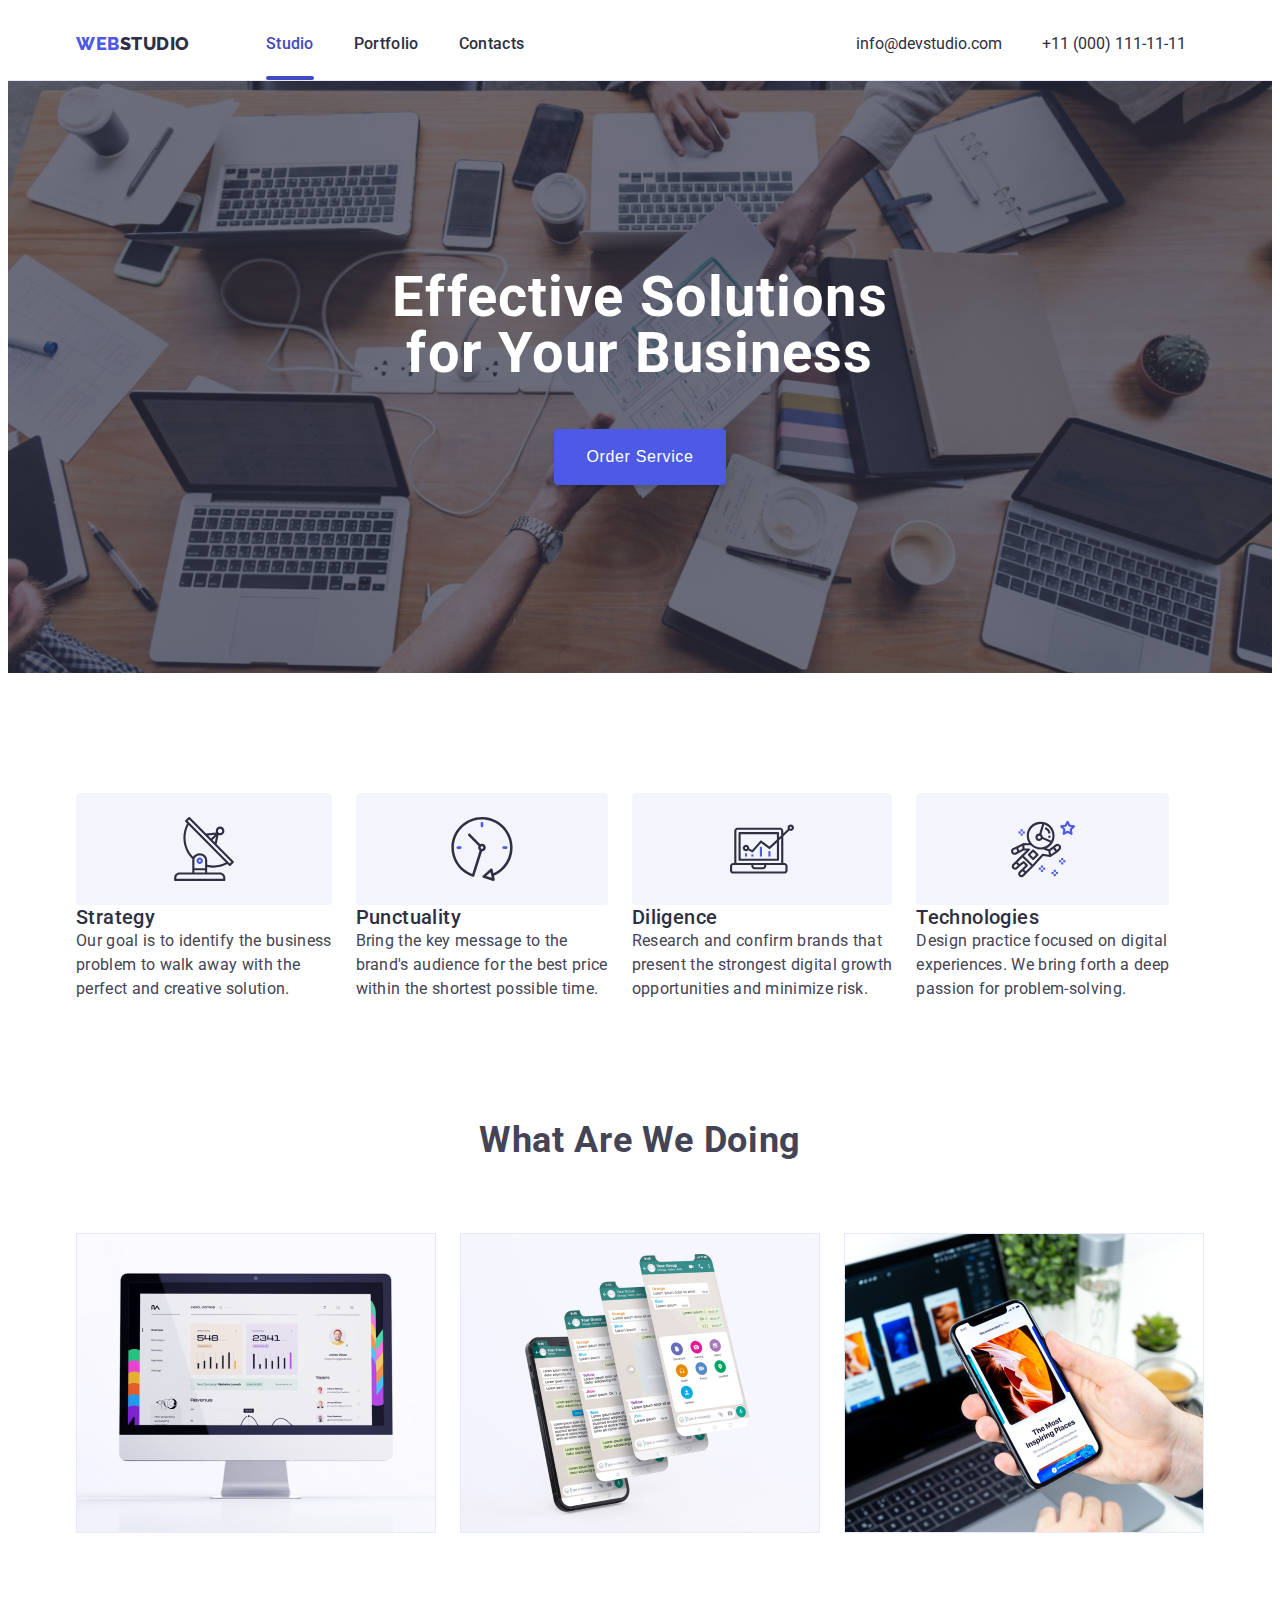
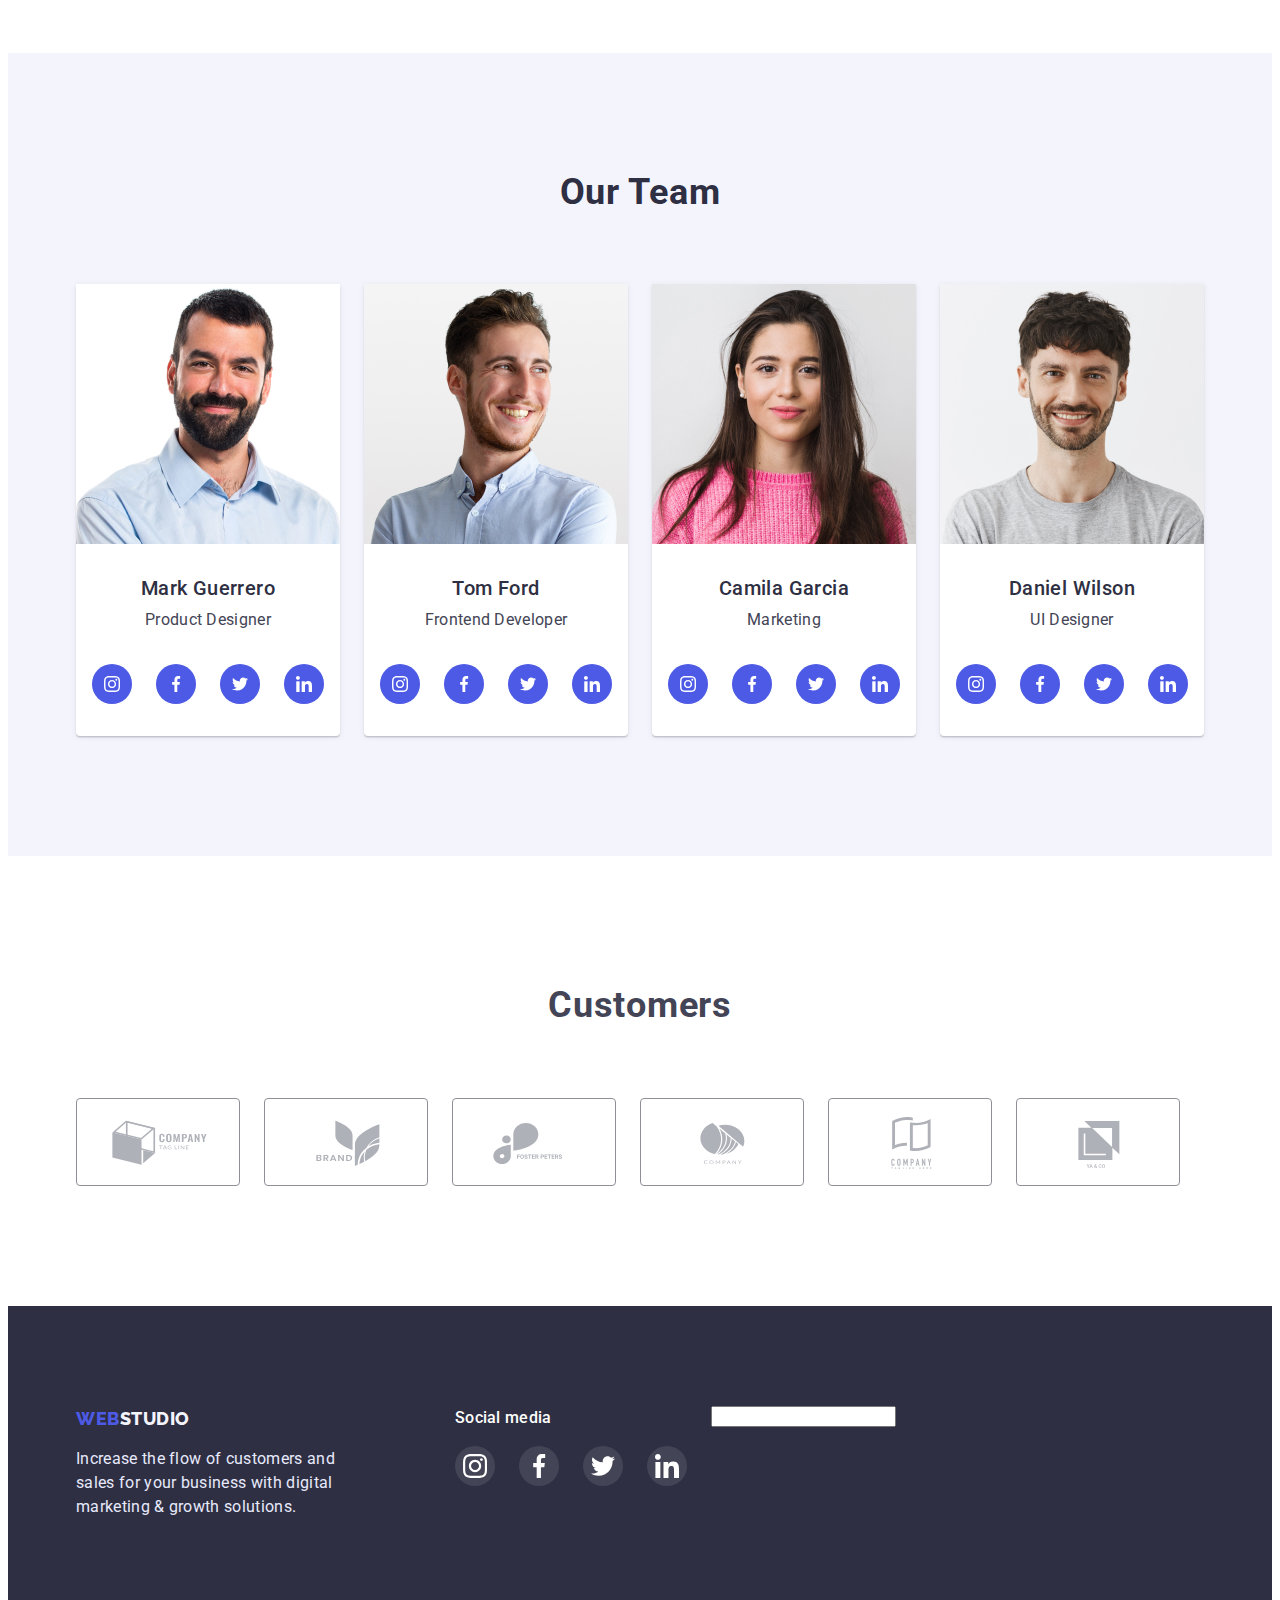
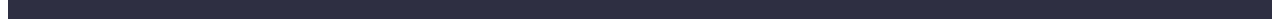
==== index.html @ 91e95544 "Initial commit" ====
<!DOCTYPE html>
<html lang="en">
  <head>
    <meta charset="UTF-8" />
    <meta http-equiv="X-UA-Compatible" content="IE=edge" />
    <meta name="viewport" content="width=device-width, initial-scale=1.0" />
    <title>Studio</title>
    <link rel="stylesheet" href="https://cdnjs.cloudflare.com/ajax/libs/modern-normalize/1.1.0/modern-normalize.min.css" integrity="sha512-wpPYUAdjBVSE4KJnH1VR1HeZfpl1ub8YT/NKx4PuQ5NmX2tKuGu6U/JRp5y+Y8XG2tV+wKQpNHVUX03MfMFn9Q==" crossorigin="anonymous" referrerpolicy="no-referrer" />
    <link rel="stylesheet" href="./css/style.css" />

   <link rel="preconnect" href="https://fonts.googleapis.com">
<link rel="preconnect" href="https://fonts.gstatic.com" crossorigin>
<link href="https://fonts.googleapis.com/css2?family=Raleway:wght@800&family=Roboto:wght@400;500;700;900&display=swap" rel="stylesheet">
  </head>
  <body>
    <header class="header">
   <div class="container" style="display: flex; align-items: center;">
      <nav class="main_navigation_header">
       <a class="logo_header" href="./index.html"
          >Web<span class="logo_header_span">Studio</span></a
        >
        <ul class="ul_navigation_header">
          <li>
            <a class="a_navigation_header current" href="./index.html">Studio</a>
          </li>
          <li><a class="a_navigation_header" href="./portfolio.html">Portfolio</a></li>
          <li><a class="a_navigation_header" href="">Contacts</a></li>
        </ul>
      </nav>
  <address class="main_adress_header">
        <ul class="ul_contacts_header">
          <li class="li_contacts_header">
            <a class="a_contacts_header"  href="mailto:info@devstudio.com"
              >info@devstudio.com</a
            >
          </li>
          <li class="li_contacts_header" >
            <a class="a_contacts_header"  href="tel:+110001111111">+11 (000) 111-11-11</a>
          </li>
        </ul>
      </address>

         </div>
        </header>

    <main>
      <section class="first_section">
        <div class="container">
        <h1 class="first_title">Effective Solutions<br>
           for Your Business</h1>
        <button class="order_service" type="button" data-modal-open>Order Service</button>
        </div>
      </section>

      <section class="second_section">
        <div class="container">
        <h2 hidden>info</h2>
    
        
          
        
         
        <ul class="ul_second_section">
          <li  class="li_second_section">
          
          <div class="second_section_div"> <svg class="second_section_svg"><use href="./images/symbol-defs.svg#icon-antenna"></use></svg></div>
            <h3 class="second_title">Strategy</h3>
            <p class="second_text">
              Our goal is to identify the business<br>
               problem to walk away with the<br> 
              perfect and creative solution.
            </p>
          </li>
          <li class="li_second_section">
            <div class="second_section_div"> <svg class="second_section_svg"><use href="./images/symbol-defs.svg#icon-clock"></use></svg></div>
            <h3 class="second_title">Punctuality</h3>
            <p class="second_text">
              Bring the key message to the <br> 
              brand's audience for the best price<br> 
              within the shortest possible time.
            </p>
          </li>
          <li class="li_second_section">
  <div class="second_section_div"><svg class="second_section_svg"><use href="./images/symbol-defs.svg#icon-diagram"></use></svg></div>
            <h3 class="second_title">Diligence</h3>
            <p class="second_text">
              Research and confirm brands that<br> 
               present the strongest digital growth<br>  
            opportunities and minimize risk.
            </p>
          </li>
          <li class="li_second_section">
           <div class="second_section_div"><svg class="second_section_svg"><use href="./images/symbol-defs.svg#icon-astronaut"></use></svg></div>
            <h3 class="second_title">Technologies</h3>
            <p class="second_text">
              Design practice focused on digital<br>  
              experiences. We bring forth a deep <br> 
              passion for problem-solving.
            </p>
          </li>
        </ul>
      </div>
      </section>

      <section class="thirt_section">
      <div class="container">
        <h2 class="thirt_title">What are we doing</h2>
        <ul class="ul_thirt_section_images">
          <li class="li_thirt_section_images">
            <img src="./images/mac.jpg" alt="macbook" width="360" height="300" />
          </li>
          <li class="li_thirt_section_images">
            <img src="./images/phone.jpg" alt="phone" width="360" height="300" />
          </li>
          <li class="li_thirt_section_images">
            <img src="./images/phone-mac.jpg" alt="macbook-phone" width="360" height="300"  />
          </li>
        </ul>
      </div>
      </section>

      <section class="four_section">
        <div class="container">
        <h2 class="four_title">Our Team</h2>
        <ul class="four_section_workers">
          <li class="img_border_four_section">
            
            <img src="./images/mark.jpg" alt="mark" width="264" />
            <h3 class="four_team_name">Mark Guerrero</h3>
            <p class="four_profesion">Product Designer</p>
          <ul  class="ul_team_social">
          <li class="li_team_social"><a class="a_team_social" href="#">
            <svg class="team_social">
              <use href="./images/symbol-defs.svg#icon-instagram">
              </use>
            </svg>
          </a>
        </li>
         <li class="li_team_social"><a class="a_team_social" href="#">
            <svg class="team_social">
              <use href="./images/symbol-defs.svg#icon-facebook">
              </use>
            </svg>
          </a>
        </li>
         <li class="li_team_social"><a class="a_team_social" href="#">
            <svg class="team_social">
              <use href="./images/symbol-defs.svg#icon-twitter">
              </use>
            </svg>
          </a>
        </li>
         <li class="li_team_social"><a class="a_team_social" href="#">
            <svg class="team_social">
              <use href="./images/symbol-defs.svg#icon-linkedin">
              </use>
            </svg>
          </a>
        </li>

        </ul>
          </li>

          <li class="img_border_four_section">
                
            <img src="./images/tom.jpg" alt="tom" width="264" />
            <h3 class="four_team_name">Tom Ford</h3>
            <p class="four_profesion">Frontend Developer</p>
          <ul  class="ul_team_social">
          <li class="li_team_social">
            <a class="a_team_social" href="#">
            <svg class="team_social">
              <use href="./images/symbol-defs.svg#icon-instagram">
              </use>
            </svg >
          </a>
        </li>
         <li class="li_team_social"> <a class="a_team_social" href="#">
            <svg class="team_social">
              <use href="./images/symbol-defs.svg#icon-facebook">
              </use>
            </svg>
          </a>
        </li>
         <li class="li_team_social"><a class="a_team_social" href="#">
            <svg class="team_social">
              <use href="./images/symbol-defs.svg#icon-twitter">
              </use>
            </svg>
          </a>
        </li>
         <li class="li_team_social"><a class="a_team_social" href="#">
            <svg class="team_social">
              <use href="./images/symbol-defs.svg#icon-linkedin">
              </use>
            </svg>
          </a>
        </li>

        </ul>
          </li>

          <li class="img_border_four_section">
            
            <img src="./images/camila.jpg" alt="camila" width="264" />
            <h3 class="four_team_name">Camila Garcia</h3>
            <p class="four_profesion">Marketing</p>
              <ul class="ul_team_social">
          <li class="li_team_social"><a class="a_team_social" href="#">
            <svg class="team_social">
              <use href="./images/symbol-defs.svg#icon-instagram">
              </use>
            </svg>
          </a>
        </li>
         <li class="li_team_social"><a class="a_team_social" href="#">
            <svg class="team_social">
              <use href="./images/symbol-defs.svg#icon-facebook">
              </use>
            </svg>
          </a>
        </li>
         <li class="li_team_social"><a class="a_team_social" href="#">
            <svg class="team_social">
              <use href="./images/symbol-defs.svg#icon-twitter">
              </use>
            </svg>
          </a>
        </li>
         <li class="li_team_social"><a class="a_team_social" href="#">
            <svg class="team_social">
              <use href="./images/symbol-defs.svg#icon-linkedin">
              </use>
            </svg>
          </a>
        </li>

        </ul>
                     </li>

          <li class="img_border_four_section">
            
            <img src="./images/daniel.jpg" alt="daniel" width="264" />
            <h3 class="four_team_name">Daniel Wilson</h3>
            <p class="four_profesion">UI Designer</p>
        <ul  class="ul_team_social">
          <li class="li_team_social"><a class="a_team_social" href="#">
            <svg class="team_social">
              <use href="./images/symbol-defs.svg#icon-instagram">
              </use>
            </svg>
          </a>
        </li>
         <li class="li_team_social"><a class="a_team_social" href="#">
            <svg class="team_social">
              <use href="./images/symbol-defs.svg#icon-facebook">
              </use>
            </svg>
          </a>
        </li>
         <li class="li_team_social"><a class="a_team_social" href="#">
            <svg class="team_social">
              <use href="./images/symbol-defs.svg#icon-twitter">
              </use>
            </svg>
          </a>
        </li>
         <li class="li_team_social">
          <a class="a_team_social"href="#">
            <svg class="team_social">
              <use href="images/symbol-defs.svg#icon-linkedin">
              </use>
            </svg>
          </a>
        </li>

        </ul>
          </li>
        </ul>
      </div>
    </section>

    <section class="five_section">
      <div class="container">
      
<h2 class="h2_customers">Customers</h2>
<ul class="ul_customers">
  <li class="li_customers">
    <a  class="a_customers"href="#">
      <svg class="svg_customers">
        <use href="./images/symbol-defs.svg#icon-Client1"></use>
      </svg>
    </a>
  </li>
  <li class="li_customers">
    <a  class="a_customers"href="#">
      <svg class="svg_customers">
        <use href="./images/symbol-defs.svg#icon-Client2"></use>
      </svg>
    </a>
  </li>
  <li class="li_customers">
    <a  class="a_customers"href="#">
      <svg class="svg_customers">
        <use href="./images/symbol-defs.svg#icon-Client3"></use>
      </svg>
    </a>
  </li>
  <li class="li_customers">
    <a  class="a_customers" href="#">
      <svg class="svg_customers">
        <use href="./images/symbol-defs.svg#icon-Client4"></use>
      </svg>
    </a>
  </li>
  <li class="li_customers">
    <a  class="a_customers"href="#">
      <svg class="svg_customers">
        <use href="./images/symbol-defs.svg#icon-Client5"></use>
      </svg>
    </a>
  </li>
  <li class="li_customers">
    <a  class="a_customers"href="#">
      <svg class="svg_customers">
        <use href="./images/symbol-defs.svg#icon-Client6"></use>
      </svg>
    </a>
  </li>
    
  </svg>
</ul>
      </div>
    </section>
    </main>
  
      <footer class="footer">
        
<div class="container">

<div class="div_footer">

  <div>
        <a class="logo_footer" href="./index.html">Web<span class="logo_footer_span">Studio<span></a>
          <p class="text_footer">
            Increase the flow of customers and<br>
            sales for your business with digital<br>
            marketing & growth solutions.
          </p>

  </div>

        
<div class="div_social_media">
          <h3 class="social_media">
         Social media
          </h3>
    <ul class="footer_ul_social_icon">
          <li class="footer_li_team_social"><a class="a_footer_social"href="#">
            <svg class="footer_social">
              <use href="./images/symbol-defs.svg#icon-instagram">
              </use>
            </svg>
          </a>
        </li>
         <li class="footer_li_team_social"><a class="a_footer_social"href="#">
            <svg class="footer_social">
              <use href="./images/symbol-defs.svg#icon-facebook">
              </use>
            </svg>
          </a>
        </li>
         <li class="footer_li_team_social"><a class="a_footer_social"href="#">
            <svg class="footer_social">
              <use href="./images/symbol-defs.svg#icon-twitter">
              </use>
            </svg>
          </a>
        </li>
         <li class="footer_li_team_social"><a class="a_footer_social"href="#">
            <svg class="footer_social">
              <use href="./images/symbol-defs.svg#icon-linkedin">
              </use>
            </svg>
          </a>
        </li>

        </ul>
       
      </div>
      <div>
        <h3></h3>
        <input></input>
          </div>
     </div>
</div>
        </footer>
        <div class="backdrop is-hidden" data-modal>
          <div class="modal">
        
            </svg>
            <button class="modal_close" type="button" data-modal-close>
                     <svg class="svg_close">
              <use href="./images/symbol-defs.svg#icon-close">
              </use>
                     </svg>
            </button>
          </div>
        </div>
        <script src="./js/modal.js"></script>
  </body>
</html>
---- css/style.css ----
:root {
  --primary-brand: #4d5ae5;
  --pressed-state: #404bbf;
  --dark: #2e2f42;
  --success: #31d0aa;
  --text: #434455;
  --subtle-text: #8e8f99;
  --accent: #e7e9fc;
  --light: #f4f4fd;
  --modal-overlay: #2e2f42;
  --hero-background: #2e2f42;
}
* {
  box-sizing: border-box;

  
}
body {
  font-family: "Roboto", sans-serif;
  color: var(--text);
  background-color: #fff;
}
ul {
  list-style-type: none;
}
button {
  cursor: pointer;
}
a {
  text-decoration: none;
}
p,
ul,
h1,
h2,
h3,
h4,
h5,
h6 {
  margin: 0;
  padding: 0;
}
.container {
  
      width: 1158px;
      padding: 0 15px;
      margin: 0 auto;
}
img{
  display: block;
}


/* header */
.header {
  border-bottom: 1px solid #e7e9fc;
 
}
.logo_header {
  font-size: 18px;
  line-height: 1.4;
  font-weight: 800;
  font-family: Raleway;
  align-items: center;
  letter-spacing: 0.03em;
  text-transform: uppercase;
  color: var(--primary-brand);
}
.logo_header_span {
  color: var(--dark);
  margin-right: 76px;
}
.ul_navigation_header {
  display: flex;
 
}
.ul_navigation_header:last-child {
  margin-right: 292px;
}
.main_navigation_header {
  display: flex;
  align-items: center;
 
}
.a_navigation_header {
  color: var(--dark);
  font-weight: 500;
  font-size: 16px;
  line-height: 1.5;
  letter-spacing: 0.02em;
  margin-right: 40px;
display: flex;
  padding-top: 24px;
    padding-bottom: 24px;
  position: relative;
  transition: color 250ms cubic-bezier(0.4, 0, 0.2, 1);
}
.a_navigation_header.current {
 color: var(--pressed-state);
}
.a_navigation_header.current::after {
  display: block;
  position:absolute;
  content:'';
  width: 100%;
  height: 4px;
  background-color: currentColor;
  bottom: 0;
  border-radius: 2px;
  transition: color 250ms cubic-bezier(0.4, 0, 0.2, 1);
}

.a_navigation_header:hover {
  color: var(--pressed-state);
}
.a_navigation_header:focus {
  color: var(--pressed-state);
}
.ul_contacts_header {
  display: flex;
  align-items: center;
}
.ul_contacts_header:last-child{
  margin-right: 0;

}
.li_contacts_header{
    font-weight: 400;
      font-size: 16px;
      line-height: 1.5;
      font-style: normal;
      margin-right: 40px;
}
.li_contacts_header:last-child{
  margin-right: 0;
}
.a_contacts_header {
  color: var(--dark);
  transition: color 250ms cubic-bezier(0.4, 0, 0.2, 1), background-color 250ms cubic-bezier(0.4, 0, 0.2, 1);

}
.ul_contacts_header:last-child {
margin-right: 0;
}
.a_contacts_header:hover {
  color: var(--pressed-state);
}
.a_contacts_header:focus {
  color: var(--pressed-state);
}
/* header */


/* main */
.order_service {
  display: block;
  color: white;
  background-color: var(--primary-brand);
  box-shadow: 0 4px 4px rgba(0, 0, 0, 0.15);
  border-radius: 4px;
  border: none;
  font-weight: 500;
  font-size: 16px;
  line-height: 1.5;
  padding: 16px 32px;
  text-align: center;
  letter-spacing: 0.04em;
  color: #ffffff;
  margin: 0 auto;
}
.order_service:hover {
  background-color: var(--pressed-state);
}
.order_service:focus {
  background-color: var(--pressed-state);
}
.first_section {
  max-width: 1440px;
  background-color: var(--hero-background);
  background-image:linear-gradient(rgba(46, 47, 66, 0.7),
      rgba(46, 47, 66, 0.7)),
    url('../images/people-office.jpg');
  background-repeat: no-repeat;
  background-position: top;
  background-size: cover;
margin: 0 auto;
padding-top: 188px;
padding-bottom: 188px;

}
.ul_second_section {
  display: inline;
}
.first_title {
  font-style: normal;
  font-weight: 700;
  font-size: 56px;
  line-height: 1;
  text-align: center;
  letter-spacing: 0.02em;
  color: #fff;
  margin-bottom: 48px;
}
.second_section {
  padding-top:120px;
  padding-bottom:120px;
}
.ul_second_section {
display: flex;
  
}
.li_second_section {
  margin-right: 24px;
}
.li_second_section:last-child{
  margin-right: 0;
}
.second_text {
  font-weight: 400;
  font-size: 16px;
  line-height: 1.5;
  letter-spacing: 0.02em;
  color: var(--text);
}
.second_title {
  font-weight: 500;
  font-size: 20px;
  line-height: 1.2;
  letter-spacing: 0.02em;
  color: var(--dark);
}
.thirt_section {
  background: #fff;
  padding-bottom: 120px;
  padding-top: 0;
}
.thirt_title {
  font-weight: 700;
  font-size: 36px;
  line-height: 1.1;
  text-align: center;
  letter-spacing: 0.02em;
  text-transform: capitalize;
  margin-bottom: 72px;
}
.ul_thirt_section_images {
  display: flex;
  background: #fff;
}
.li_thirt_section_images {
  border: 1px #e7e9fc Inner alignment;
  margin-right: 24px;
}
.four_section {
  background: var(--light);
  display: flex;
  padding-top: 120px;
  padding-bottom: 120px;
}
.img_border_four_section {
  background-color: #fff;
  box-shadow: 0px 1px 6px rgba(46, 47, 66, 0.08),
    0px 1px 1px rgba(46, 47, 66, 0.16), 0px 2px 1px rgba(46, 47, 66, 0.08);
  border-radius: 0px 0px 4px 4px;
  margin-right: 24px;

}
.four_title {
  font-weight: 700;
  font-size: 36px;
  line-height: 1.1;
  text-align: center;
  letter-spacing: 0.02em;
  text-transform: capitalize;
  color: var(--dark);
  margin-left: auto;
  margin-left: auto;
  margin-bottom: 72px;
}
.four_section_workers {
  display: flex;
}
.four_team_name {
  font-weight: 500;
  font-size: 20px;
  line-height: 1.2;
  text-align: center;
  letter-spacing: 0.02em;
  color: var(--dark);
 margin-top: 32px;
 margin-bottom: 8px;
}
.four_profesion {
  font-weight: 400;
  font-size: 16px;
  line-height: 1.5;
  text-align: center;
  letter-spacing: 0.02em;
  color: var(--text);
 padding-bottom: 32px;
}
/* main */




/* footer */
.footer {
  background: var(--modal-overlay);

  padding-top: 100px;
  padding-bottom: 100px;
display: flex;
}
.logo_footer {
  font-weight: 800;
  font-family: Raleway;
  font-size: 18px;
  line-height: 1.4;
  align-items: center;
  letter-spacing: 0.03em;
  text-transform: uppercase;
  color: var(--primary-brand);

}

.logo_footer_span {
  color: var(--light);

}

.text_footer {
  margin-top: 16px;
  font-weight: 400;
  font-size: 16px;
  line-height: 1.5;
  letter-spacing: 0.02em;
  color: var(--accent);
}

/* footer */


.footer_ul_social_icon{
display: flex;
}

.social_media{
  font-weight: 500;
  font-size: 16px;
    line-height: 1.5;
    letter-spacing: 0.02em;
    color: #FFFFFF;
    margin-bottom: 16px;
}
.footer_li_team_social{
  margin-right: 24px;

  width: 40px;
  height: 40px;
 
}
.a_footer_social {
    background-color: rgba(255, 255, 255, 0.1);
align-items: center;
  justify-content: center;
  padding: 8px;
  border-radius: 50%;
    width: 100%;
      height: 100%;
      display: flex;
  transition: color 250ms cubic-bezier(0.4, 0, 0.2, 1), background-color 250ms cubic-bezier(0.4, 0, 0.2, 1);
}
.a_footer_social:hover{
  background-color: #31D0AA;
}
.a_footer_social:focus {
  background-color: #31D0AA;
}
.footer_social{
fill: #fff;
width: 24px;
height: 24px;

}
.ul_team_social{
  display: flex;
  justify-content: center;
  margin-bottom: 32px;
}
.a_team_social{
  background-color: var(--primary-brand);
  display:flex;
  align-items: center;
    justify-content: center;
  border-radius: 50%;
    width: 100%;
      height: 100%;
  transition: color 250ms cubic-bezier(0.4, 0, 0.2, 1), background-color 250ms cubic-bezier(0.4, 0, 0.2, 1);
}
.a_team_social:hover {
  background-color: var(--pressed-state);
}
.a_team_social:focus{
  background-color: var(--pressed-state);
}

.li_team_social{
  margin-right: 24px;
  width: 40px;
    height: 40px;
   
}
.li_team_social:last-child{
margin-right: 0;
}

.team_social{
  width: 16px;
  height: 16px;
  fill: #fff;
}
.second_section_svg{
  width: 64px;
  height: 64px;

}
.second_section_div{
  background: #F4F4FD;
    border-radius: 4px;
display: flex;
  align-items: center;
  justify-content: center;
  padding: 24px 0;
}

.ul_customers{
  display: flex;
 justify-content: center;
 
  
}
.svg_customers{
fill: #AFB1B8;
width: 104px;
  height: 56px;
fill: currentColor;
}
.a_customers{
  border: 1px solid #8E8F99;
  width: 100%;
    height: 100%;
     border-radius: 4px;
display: flex;
justify-content: center;
align-items: center;
color: #AFB1B8;
  transition: color 250ms cubic-bezier(0.4, 0, 0.2, 1), background-color 250ms cubic-bezier(0.4, 0, 0.2, 1);
}
.a_customers:hover{
border: 1px solid #404BBF;
color: #404BBF;

}
.a_customers:focus {
border: 1px solid #404BBF;
color: #404BBF;
}
.li_customers{

width: 168px;
  height: 88px;
  margin-right: 24px;
}
.h2_customers{
  font-weight: 700;
    font-size: 36px;
    line-height: 1.1;
    text-align: center;
 margin-bottom: 72px;
    letter-spacing: 0.02em;
}
.five_section{
padding-top: 130px;
  padding-bottom: 120px;
}
.div_social_media{
margin-left: 120px;

}


.div_footer{
  display: flex;
}


.backdrop{
  position: fixed;
  top:0;
  left: 0;
  height: 100%;
  width: 100%;
background-color: rgba(46, 47, 66, 0.4);
display: flex;
align-items: center;
justify-content: center;
padding: 20px 0;
  transition:250ms cubic-bezier(0.4, 0, 0.2, 1);
}
.backdrop.is-hidden{
  opacity: 0;
visibility: hidden;
pointer-events: none;
  transition:250ms cubic-bezier(0.4, 0, 0.2, 1);
}

.modal{
  width: 100%;

  height: 100%;
  max-width: 408px;
  max-height: 576px;
 background-color: #fcfcfc; 
position: relative;
overflow: auto;

}
.modal_close{
  width: 24px;
height: 24px;
  position: absolute;
top: 24px;
right: 23px;
background: #E7E9FC;
  border: 1px solid rgba(0, 0, 0, 0.1);
border-radius: 50%;
display: flex;
  justify-content: center;
  align-items: center;

}
.modal_close:hover{
  background: #404BBF;
  fill: white;
}
.modal_close:active {
  background: #404BBF;
  fill: white;
}
.svg_close{
  width: 8px;
  height: 8px;
}


  /* portfolio */
  
    .portfolio_title {
      font-weight: 500;
      font-size: 20px;
      line-height: 1.2;
      letter-spacing: 0.02em;
      color: var(--dark);
  
      margin-bottom: 8px;
      margin-left: 16px;
    }
  
    .portfolio_text {
      font-weight: 400;
      font-size: 16px;
      line-height: 1.5;
      letter-spacing: 0.02em;
      color: var(--text);
  
  
  
      margin-left: 16px;
    }
  
    .portfolio_border {
      background-color: #fff;
      border: 1px solid #e7e9fc;
      border-top: none;
      padding-bottom: 32px;
      padding-top: 32px;
    }
  
    .portfolio_main {
      background: #fff;
      padding-top: 96px;
      padding-bottom: 120px;
    }
  
    .ul_sort_images {
      display: flex;
      flex-wrap: wrap;
  
      align-items: center;
  
    }
  
    .li_sort_images:nth-child(3n) {
      margin-right: 0;
    }
  
    .li_sort_images:nth-child(1n+7) {
      margin-bottom: 0;
    }
  
    .li_sort_images {
      margin-right: 24px;
      margin-bottom: 48px;
    }
  
        .li_sort_images:hover {
    
          box-shadow: 0px 1px 6px rgba(46, 47, 66, 0.08), 0px 1px 1px rgba(46, 47, 66, 0.16), 0px 2px 1px rgba(46, 47, 66, 0.08);
        }
  
    .ul_sort_button {
  
      display: flex;
      flex-direction: row;
      justify-content: center;
      align-items: center;
  
      margin-bottom: 72px;
  
    }
  
    .li_sort_button {
      margin-right: 24px;
    }
  
    .sort_button {
      background: var(--light);
      color: var(--pressed-state);
      border: none;
      font-weight: 500;
      font-size: 16px;
      line-height: 1.5;
      align-items: center;
      letter-spacing: 0.04em;
      padding: 12px 24px;
  
      box-shadow: 0px 3px 1px rgba(0, 0, 0, 0.1), 0px 2px 1px rgba(0, 0, 0, 0.08),
        0px 2px 2px rgba(0, 0, 0, 0.12);
      border-radius: 4px;
      transition:color 250ms cubic-bezier(0.4, 0, 0.2, 1), background-color 250ms cubic-bezier(0.4, 0, 0.2, 1);
    }
  
    .sort_button:hover {
      background: var(--pressed-state);
      color: var(--light);
    }
  
    .sort_button:focus {
      background: var(--pressed-state);
      color: var(--light);
    }
  
  
    .a_sort_images{
        transition: color 250ms cubic-bezier(0.4, 0, 0.2, 1), background-color 250ms cubic-bezier(0.4, 0, 0.2, 1);
    }
    
    .portfolio_hover {
      position: relative;
      overflow: hidden;
    }
  
    .portfolio_text_hover {
      background: var(--primary-brand);
      color: var(--light);
      padding: 40px 32px 164px 32px;
      position: absolute;
      top: 0;
      left: 0;
      right: 0;
      bottom: 0;
      width: 100%;
      height: 100%;
      font-weight: 400;
      font-size: 16px;
      line-height: 1.5;
      letter-spacing: 0.02em;
      transform: translateY(100%);
      transition: transform 250ms;
    }
  
    .a_sort_images:hover .portfolio_text_hover {
      transform: translateY(0);
      box-shadow: 0px 1px 6px rgba(46, 47, 66, 0.08), 0px 1px 1px rgba(46, 47, 66, 0.16), 0px 2px 1px rgba(46, 47, 66, 0.08);
    }
         .a_sort_images:focus .portfolio_text_hover {
           transform: translateY(0);
           box-shadow: 0px 1px 6px rgba(46, 47, 66, 0.08), 0px 1px 1px rgba(46, 47, 66, 0.16), 0px 2px 1px rgba(46, 47, 66, 0.08);
         }
    /* portfolio */
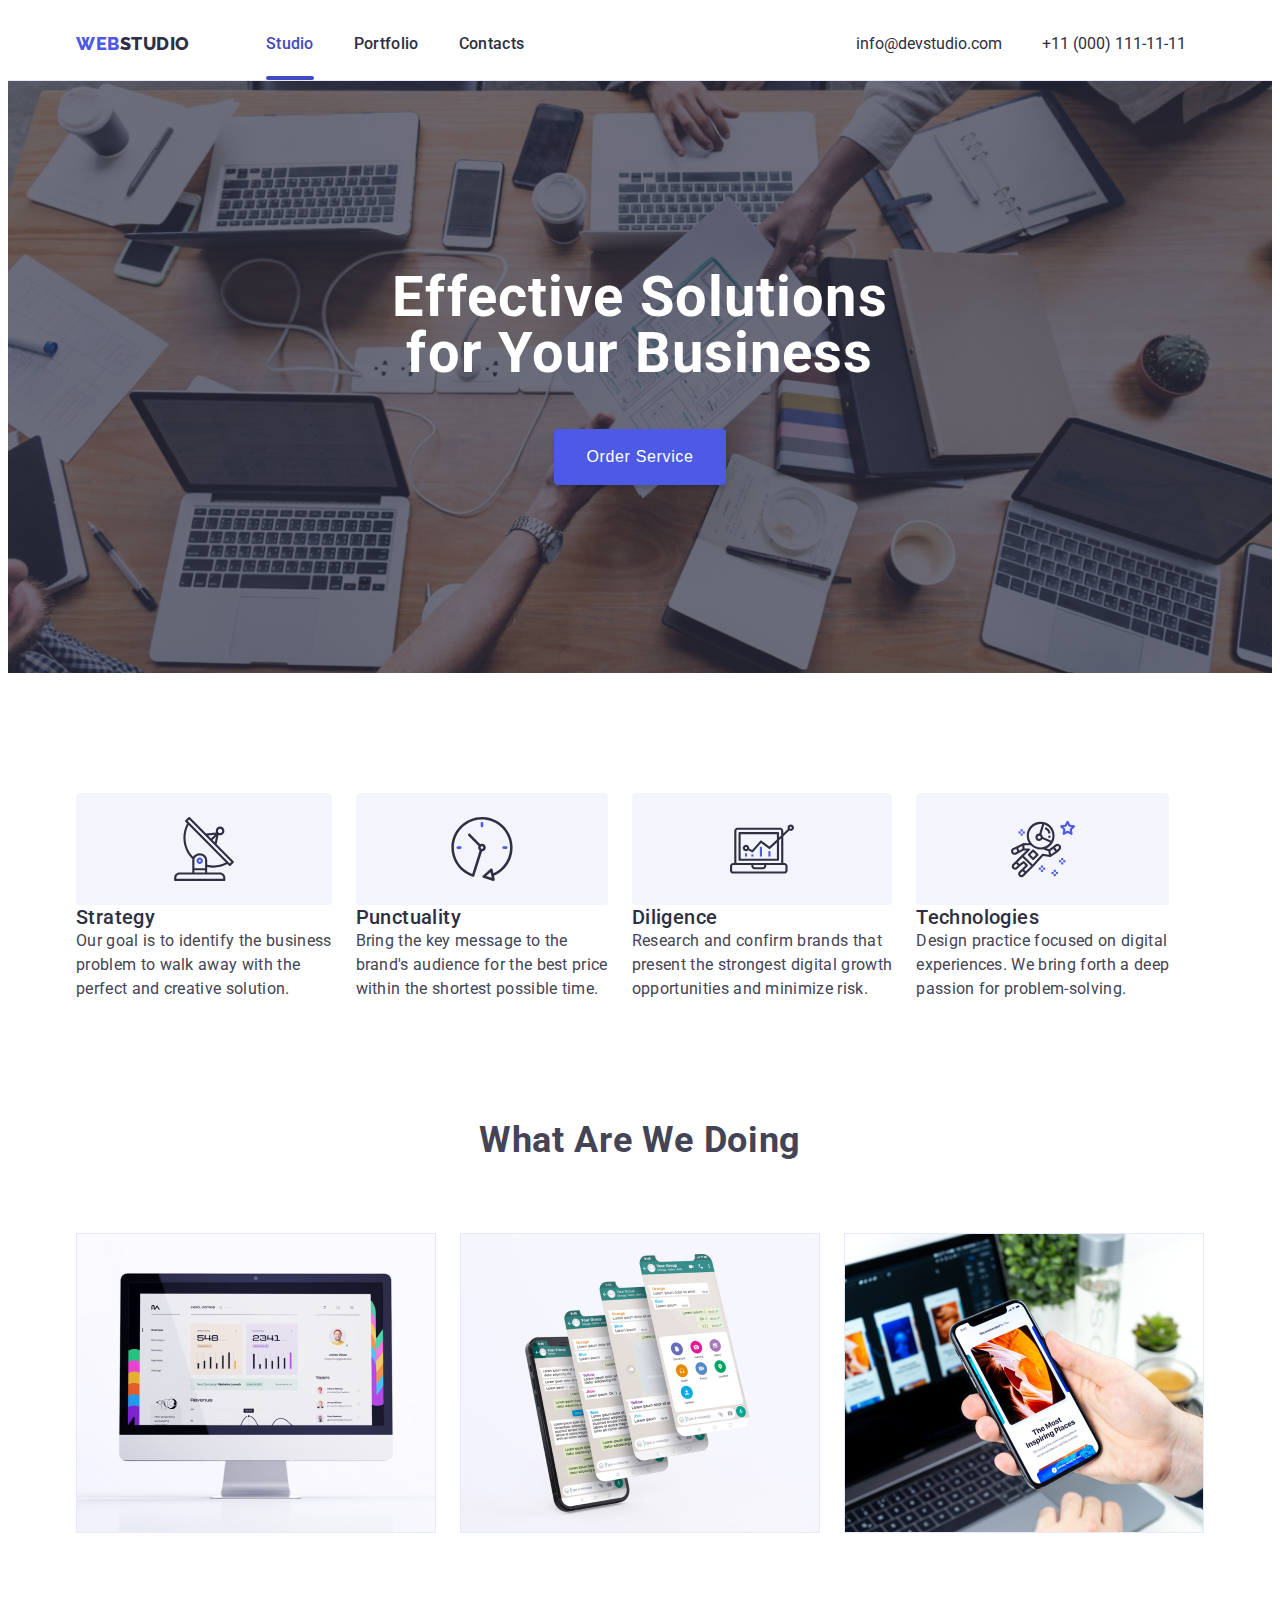
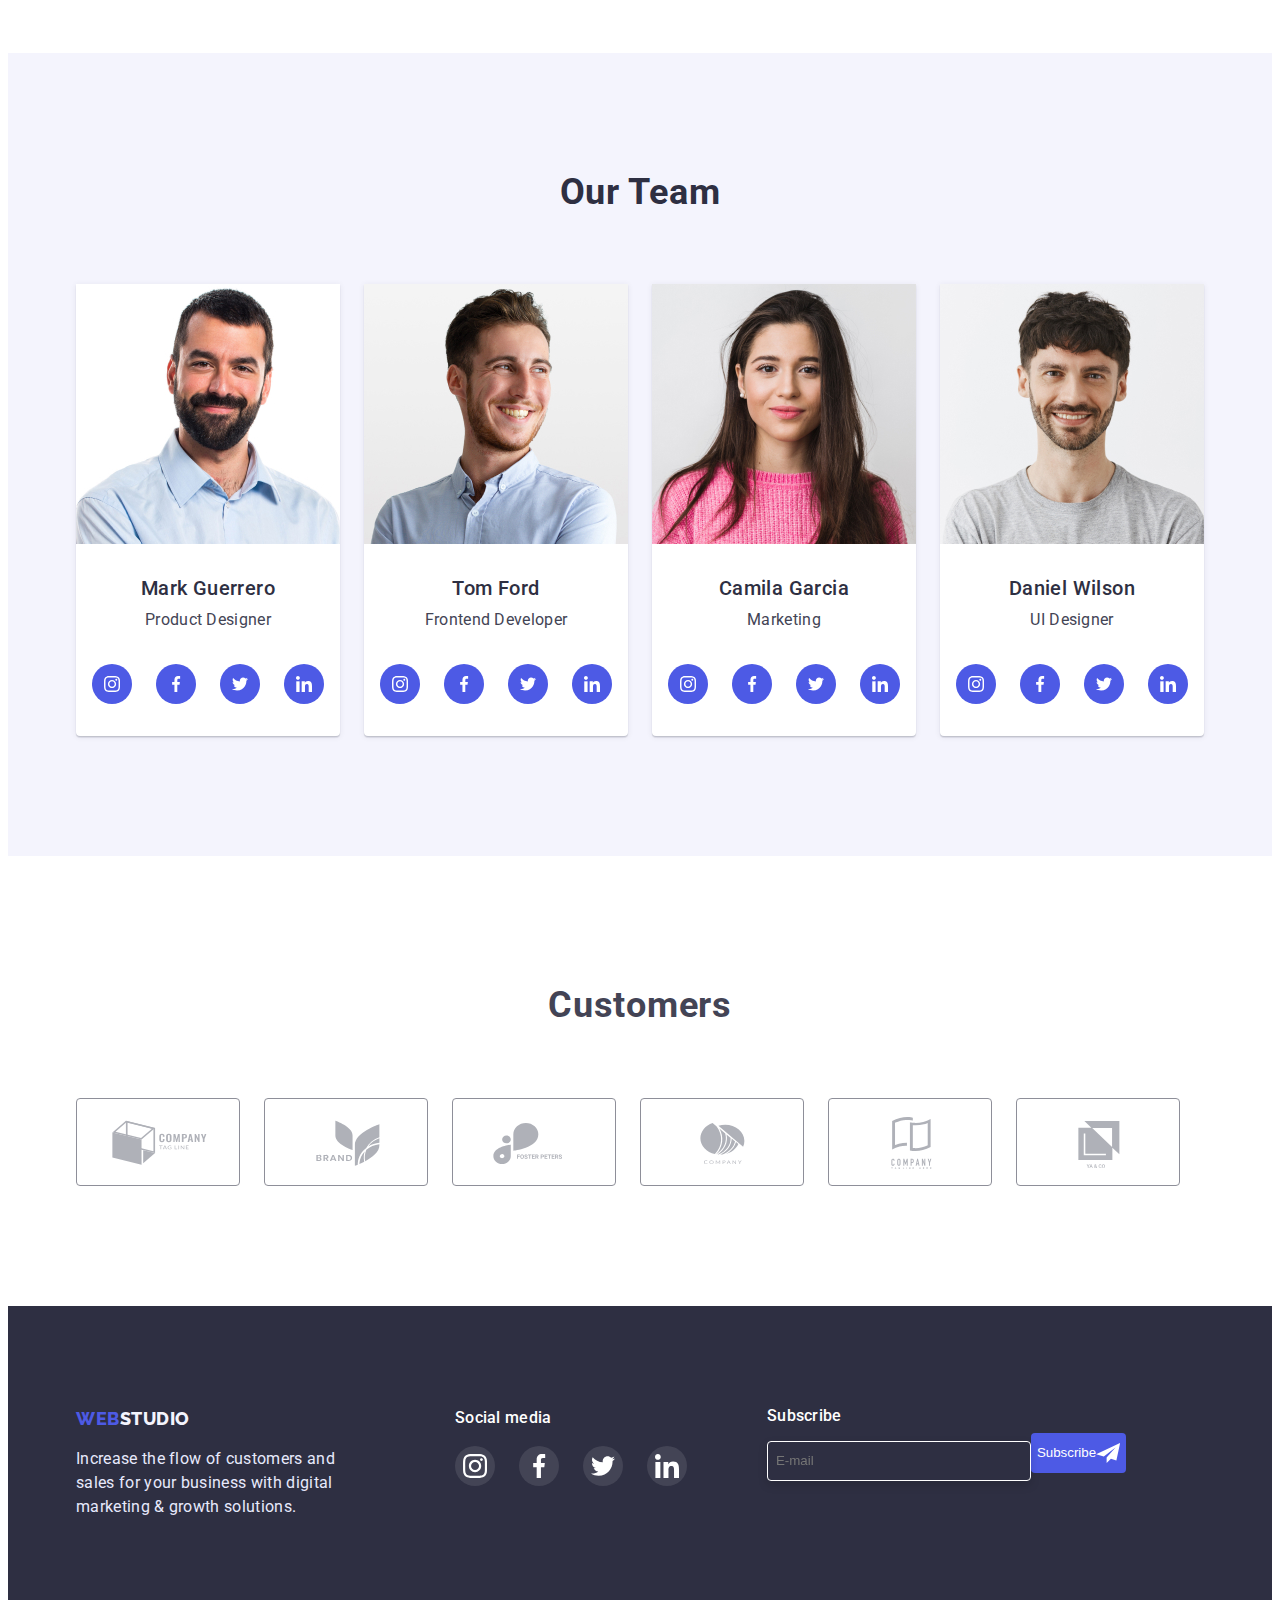
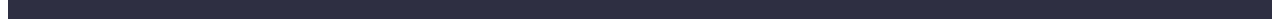
==== commit 1c6f9c19: "qwe" ====
--- a/index.html
+++ b/index.html
@@ -334,79 +334,141 @@
     </section>
     </main>
   
-      <footer class="footer">
+    <div class="backdrop is-hidden" data-modal>
+      <div class="modal">
         
-<div class="container">
-
-<div class="div_footer">
-
-  <div>
-        <a class="logo_footer" href="./index.html">Web<span class="logo_footer_span">Studio<span></a>
-          <p class="text_footer">
-            Increase the flow of customers and<br>
-            sales for your business with digital<br>
-            marketing & growth solutions.
-          </p>
-
-  </div>
-
-        
-<div class="div_social_media">
-          <h3 class="social_media">
-         Social media
-          </h3>
-    <ul class="footer_ul_social_icon">
-          <li class="footer_li_team_social"><a class="a_footer_social"href="#">
-            <svg class="footer_social">
-              <use href="./images/symbol-defs.svg#icon-instagram">
-              </use>
-            </svg>
-          </a>
-        </li>
-         <li class="footer_li_team_social"><a class="a_footer_social"href="#">
-            <svg class="footer_social">
-              <use href="./images/symbol-defs.svg#icon-facebook">
-              </use>
-            </svg>
-          </a>
-        </li>
-         <li class="footer_li_team_social"><a class="a_footer_social"href="#">
-            <svg class="footer_social">
-              <use href="./images/symbol-defs.svg#icon-twitter">
-              </use>
-            </svg>
-          </a>
-        </li>
-         <li class="footer_li_team_social"><a class="a_footer_social"href="#">
-            <svg class="footer_social">
-              <use href="./images/symbol-defs.svg#icon-linkedin">
-              </use>
-            </svg>
-          </a>
-        </li>
-
-        </ul>
-       
-      </div>
-      <div>
-        <h3></h3>
-        <input></input>
-          </div>
-     </div>
-</div>
-        </footer>
-        <div class="backdrop is-hidden" data-modal>
-          <div class="modal">
-        
-            </svg>
-            <button class="modal_close" type="button" data-modal-close>
-                     <svg class="svg_close">
-              <use href="./images/symbol-defs.svg#icon-close">
+      </svg>
+      <button class="modal_close" type="button" data-modal-close>
+        <svg class="svg_close">
+          <use href="./images/symbol-defs.svg#icon-close">
               </use>
                      </svg>
             </button>
-          </div>
-        </div>
-        <script src="./js/modal.js"></script>
-  </body>
+             <form name="contact_form" class="main_form">
+               <p class="modal_title">Leave your contacts and we will call you back</p>
+  
+    <label class="label_modal">
+      <span class="modal_span">Name</span>
+      <div class="modal_input_icon">
+        
+        <input class="modal_input"  type="text"  name="user_name" required pattern="^[a-zA-zа-яА-Я]+$" minlength="2" title="ім'я"/>
+        <span class="modal_icon">
+          <svg class="svg_name">
+            <use href="./images/symbol-defs.svg#icon-name">
+              </use>
+                     </svg>
+     </span>
+      </div>
+  
+  </label>
+ <label  class="label_modal">
+   <span class="modal_span">Phone</span>
+   <div class="modal_input_icon">
+     <input class="modal_input" type="tel" name="user_phone" required pattern="[0-9]{3}-[0-9]{3}-[0-9]{2}-[0-9]{2}" title="xxx-xxx-xx-xx"/>
+     <span class="modal_icon">
+       <svg class="svg_phone">
+         <use href="./images/symbol-defs.svg#icon-phone">
+              </use>
+ </svg>
+     </span>
+      </div>
+</label>
+     <label  class="label_modal">
+      <span class="modal_span">Email</span>
+      <div class="modal_input_icon">
+        <input class="modal_input" type="email" name="user_email" />
+        <span class="modal_icon">
+          <svg class="svg_email">
+            <use href="./images/symbol-defs.svg#icon-email">
+              </use>
+ </svg>
+</div>
+ </label>
+     <label  class="label_modal">
+      <span class="modal_span">Coment</span>
+<textarea class="modal_textarea" name="user_message" placeholder="Text input"></textarea>
+  </label>
+  <input class="modal_checkbox visiuali_hiden" type="checkbox" id="user_privatepolicy" name="user_private_policy"/>
+  <label for="user_privatepolicy" class="label_modal_privatepolicy">
+    <span class="modal_privacy">I accept the terms and conditions of the <a href="index.html">Privacy Policy</a></span>
+  </label>
+  <button class="modal_button" type="submit"><p class="modal_button_text">Send<p></button>
+    
+  </form>
+</div>
+</div>
+<footer class="footer">
+  
+<div class="container">
+
+<div class="div_footer">
+
+<div>
+  <a class="logo_footer" href="./index.html">Web<span class="logo_footer_span">Studio<span></a>
+    <p class="text_footer">
+      Increase the flow of customers and<br>
+      sales for your business with digital<br>
+      marketing & growth solutions.
+    </p>
+
+</div>
+
+  
+<div class="div_social_media">
+    <h3 class="social_media">
+   Social media
+    </h3>
+<ul class="footer_ul_social_icon">
+    <li class="footer_li_team_social"><a class="a_footer_social"href="#">
+      <svg class="footer_social">
+        <use href="./images/symbol-defs.svg#icon-instagram">
+        </use>
+      </svg>
+    </a>
+  </li>
+   <li class="footer_li_team_social"><a class="a_footer_social"href="#">
+      <svg class="footer_social">
+        <use href="./images/symbol-defs.svg#icon-facebook">
+        </use>
+      </svg>
+    </a>
+  </li>
+   <li class="footer_li_team_social"><a class="a_footer_social"href="#">
+      <svg class="footer_social">
+        <use href="./images/symbol-defs.svg#icon-twitter">
+        </use>
+      </svg>
+    </a>
+  </li>
+   <li class="footer_li_team_social"><a class="a_footer_social"href="#">
+      <svg class="footer_social">
+        <use href="./images/symbol-defs.svg#icon-linkedin">
+        </use>
+      </svg>
+    </a>
+  </li>
+
+  </ul>
+ 
+</div>
+
+
+<div>
+  <h3 class="h3_footer_subscribe">Subscribe</h3>
+  <label class="label_footer" for="" >
+<input type="email" name="email" class="input_footer" placeholder="E-mail"/>
+<button class="footer_button">
+ <p> Subscribe</p>
+  <svg class="svg_footer">
+  <use href="./images/symbol-defs.svg#icon-send">
+</use>
+</svg>
+</button>
+</label>
+</div>
+</div>
+</div>
+  </footer>
+<script src="./js/modal.js"></script>
+</body>
 </html>
--- a/css/style.css
+++ b/css/style.css
@@ -12,8 +12,6 @@
 }
 * {
   box-sizing: border-box;
-
-  
 }
 body {
   font-family: "Roboto", sans-serif;
@@ -40,21 +38,28 @@
   margin: 0;
   padding: 0;
 }
+.visiuali_hiden{
+  position: absolute;
+width: 1px;
+height: 1px;
+margin: -1px;
+padding: 0;
+overflow: hidden;
+border: 0;
+clip: rect(0 0 0 0);
+}
 .container {
-  
-      width: 1158px;
-      padding: 0 15px;
-      margin: 0 auto;
-}
-img{
+  width: 1158px;
+  padding: 0 15px;
+  margin: 0 auto;
+}
+img {
   display: block;
 }
-
 
 /* header */
 .header {
   border-bottom: 1px solid #e7e9fc;
- 
 }
 .logo_header {
   font-size: 18px;
@@ -72,7 +77,6 @@
 }
 .ul_navigation_header {
   display: flex;
- 
 }
 .ul_navigation_header:last-child {
   margin-right: 292px;
@@ -80,7 +84,6 @@
 .main_navigation_header {
   display: flex;
   align-items: center;
- 
 }
 .a_navigation_header {
   color: var(--dark);
@@ -89,19 +92,19 @@
   line-height: 1.5;
   letter-spacing: 0.02em;
   margin-right: 40px;
-display: flex;
+  display: flex;
   padding-top: 24px;
-    padding-bottom: 24px;
+  padding-bottom: 24px;
   position: relative;
   transition: color 250ms cubic-bezier(0.4, 0, 0.2, 1);
 }
 .a_navigation_header.current {
- color: var(--pressed-state);
+  color: var(--pressed-state);
 }
 .a_navigation_header.current::after {
   display: block;
-  position:absolute;
-  content:'';
+  position: absolute;
+  content: "";
   width: 100%;
   height: 4px;
   background-color: currentColor;
@@ -120,27 +123,26 @@
   display: flex;
   align-items: center;
 }
-.ul_contacts_header:last-child{
+.ul_contacts_header:last-child {
   margin-right: 0;
-
-}
-.li_contacts_header{
-    font-weight: 400;
-      font-size: 16px;
-      line-height: 1.5;
-      font-style: normal;
-      margin-right: 40px;
-}
-.li_contacts_header:last-child{
+}
+.li_contacts_header {
+  font-weight: 400;
+  font-size: 16px;
+  line-height: 1.5;
+  font-style: normal;
+  margin-right: 40px;
+}
+.li_contacts_header:last-child {
   margin-right: 0;
 }
 .a_contacts_header {
   color: var(--dark);
-  transition: color 250ms cubic-bezier(0.4, 0, 0.2, 1), background-color 250ms cubic-bezier(0.4, 0, 0.2, 1);
-
+  transition: color 250ms cubic-bezier(0.4, 0, 0.2, 1),
+    background-color 250ms cubic-bezier(0.4, 0, 0.2, 1);
 }
 .ul_contacts_header:last-child {
-margin-right: 0;
+  margin-right: 0;
 }
 .a_contacts_header:hover {
   color: var(--pressed-state);
@@ -149,7 +151,6 @@
   color: var(--pressed-state);
 }
 /* header */
-
 
 /* main */
 .order_service {
@@ -177,16 +178,17 @@
 .first_section {
   max-width: 1440px;
   background-color: var(--hero-background);
-  background-image:linear-gradient(rgba(46, 47, 66, 0.7),
-      rgba(46, 47, 66, 0.7)),
-    url('../images/people-office.jpg');
+  background-image: linear-gradient(
+      rgba(46, 47, 66, 0.7),
+      rgba(46, 47, 66, 0.7)
+    ),
+    url("../images/people-office.jpg");
   background-repeat: no-repeat;
   background-position: top;
   background-size: cover;
-margin: 0 auto;
-padding-top: 188px;
-padding-bottom: 188px;
-
+  margin: 0 auto;
+  padding-top: 188px;
+  padding-bottom: 188px;
 }
 .ul_second_section {
   display: inline;
@@ -202,17 +204,16 @@
   margin-bottom: 48px;
 }
 .second_section {
-  padding-top:120px;
-  padding-bottom:120px;
+  padding-top: 120px;
+  padding-bottom: 120px;
 }
 .ul_second_section {
-display: flex;
-  
+  display: flex;
 }
 .li_second_section {
   margin-right: 24px;
 }
-.li_second_section:last-child{
+.li_second_section:last-child {
   margin-right: 0;
 }
 .second_text {
@@ -263,7 +264,6 @@
     0px 1px 1px rgba(46, 47, 66, 0.16), 0px 2px 1px rgba(46, 47, 66, 0.08);
   border-radius: 0px 0px 4px 4px;
   margin-right: 24px;
-
 }
 .four_title {
   font-weight: 700;
@@ -287,8 +287,8 @@
   text-align: center;
   letter-spacing: 0.02em;
   color: var(--dark);
- margin-top: 32px;
- margin-bottom: 8px;
+  margin-top: 32px;
+  margin-bottom: 8px;
 }
 .four_profesion {
   font-weight: 400;
@@ -297,12 +297,9 @@
   text-align: center;
   letter-spacing: 0.02em;
   color: var(--text);
- padding-bottom: 32px;
+  padding-bottom: 32px;
 }
 /* main */
-
-
-
 
 /* footer */
 .footer {
@@ -310,7 +307,7 @@
 
   padding-top: 100px;
   padding-bottom: 100px;
-display: flex;
+  display: flex;
 }
 .logo_footer {
   font-weight: 800;
@@ -321,12 +318,10 @@
   letter-spacing: 0.03em;
   text-transform: uppercase;
   color: var(--primary-brand);
-
 }
 
 .logo_footer_span {
   color: var(--light);
-
 }
 
 .text_footer {
@@ -340,362 +335,580 @@
 
 /* footer */
 
-
-.footer_ul_social_icon{
-display: flex;
-}
-
-.social_media{
-  font-weight: 500;
-  font-size: 16px;
-    line-height: 1.5;
-    letter-spacing: 0.02em;
-    color: #FFFFFF;
-    margin-bottom: 16px;
-}
-.footer_li_team_social{
+.footer_ul_social_icon {
+  display: flex;
+}
+
+.social_media {
+  font-weight: 500;
+  font-size: 16px;
+  line-height: 1.5;
+  letter-spacing: 0.02em;
+  color: #ffffff;
+  margin-bottom: 16px;
+}
+.footer_li_team_social {
   margin-right: 24px;
 
   width: 40px;
   height: 40px;
- 
+}
+.footer_li_team_social:last-child {
+  margin-right: 80px;
+
+  width: 40px;
+  height: 40px;
 }
 .a_footer_social {
-    background-color: rgba(255, 255, 255, 0.1);
-align-items: center;
+  background-color: rgba(255, 255, 255, 0.1);
+  align-items: center;
   justify-content: center;
   padding: 8px;
   border-radius: 50%;
-    width: 100%;
-      height: 100%;
-      display: flex;
-  transition: color 250ms cubic-bezier(0.4, 0, 0.2, 1), background-color 250ms cubic-bezier(0.4, 0, 0.2, 1);
-}
-.a_footer_social:hover{
-  background-color: #31D0AA;
+  width: 100%;
+  height: 100%;
+  display: flex;
+  transition: color 250ms cubic-bezier(0.4, 0, 0.2, 1),
+    background-color 250ms cubic-bezier(0.4, 0, 0.2, 1);
+}
+.a_footer_social:hover {
+  background-color: #31d0aa;
 }
 .a_footer_social:focus {
-  background-color: #31D0AA;
-}
-.footer_social{
-fill: #fff;
-width: 24px;
-height: 24px;
-
-}
-.ul_team_social{
+  background-color: #31d0aa;
+}
+.footer_social {
+  fill: #fff;
+  width: 24px;
+  height: 24px;
+}
+.ul_team_social {
   display: flex;
   justify-content: center;
   margin-bottom: 32px;
 }
-.a_team_social{
+.a_team_social {
   background-color: var(--primary-brand);
-  display:flex;
-  align-items: center;
-    justify-content: center;
+  display: flex;
+  align-items: center;
+  justify-content: center;
   border-radius: 50%;
-    width: 100%;
-      height: 100%;
-  transition: color 250ms cubic-bezier(0.4, 0, 0.2, 1), background-color 250ms cubic-bezier(0.4, 0, 0.2, 1);
+  width: 100%;
+  height: 100%;
+  transition: color 250ms cubic-bezier(0.4, 0, 0.2, 1),
+    background-color 250ms cubic-bezier(0.4, 0, 0.2, 1);
 }
 .a_team_social:hover {
   background-color: var(--pressed-state);
 }
-.a_team_social:focus{
+.a_team_social:focus {
   background-color: var(--pressed-state);
 }
 
-.li_team_social{
+.li_team_social {
   margin-right: 24px;
   width: 40px;
-    height: 40px;
-   
-}
-.li_team_social:last-child{
-margin-right: 0;
-}
-
-.team_social{
+  height: 40px;
+}
+.li_team_social:last-child {
+  margin-right: 0;
+}
+
+.team_social {
   width: 16px;
   height: 16px;
   fill: #fff;
 }
-.second_section_svg{
+.second_section_svg {
   width: 64px;
   height: 64px;
-
-}
-.second_section_div{
-  background: #F4F4FD;
-    border-radius: 4px;
-display: flex;
+}
+.second_section_div {
+  background: #f4f4fd;
+  border-radius: 4px;
+  display: flex;
   align-items: center;
   justify-content: center;
   padding: 24px 0;
 }
 
-.ul_customers{
-  display: flex;
- justify-content: center;
- 
-  
-}
-.svg_customers{
-fill: #AFB1B8;
-width: 104px;
+.ul_customers {
+  display: flex;
+  justify-content: center;
+}
+.svg_customers {
+  fill: #afb1b8;
+  width: 104px;
   height: 56px;
-fill: currentColor;
-}
-.a_customers{
-  border: 1px solid #8E8F99;
+  fill: currentColor;
+}
+.a_customers {
+  border: 1px solid #8e8f99;
   width: 100%;
-    height: 100%;
-     border-radius: 4px;
-display: flex;
-justify-content: center;
-align-items: center;
-color: #AFB1B8;
-  transition: color 250ms cubic-bezier(0.4, 0, 0.2, 1), background-color 250ms cubic-bezier(0.4, 0, 0.2, 1);
-}
-.a_customers:hover{
-border: 1px solid #404BBF;
-color: #404BBF;
-
+  height: 100%;
+  border-radius: 4px;
+  display: flex;
+  justify-content: center;
+  align-items: center;
+  color: #afb1b8;
+  transition: color 250ms cubic-bezier(0.4, 0, 0.2, 1),
+    background-color 250ms cubic-bezier(0.4, 0, 0.2, 1);
+}
+.a_customers:hover {
+  border: 1px solid #404bbf;
+  color: #404bbf;
 }
 .a_customers:focus {
-border: 1px solid #404BBF;
-color: #404BBF;
-}
-.li_customers{
-
-width: 168px;
+  border: 1px solid #404bbf;
+  color: #404bbf;
+}
+.li_customers {
+  width: 168px;
   height: 88px;
   margin-right: 24px;
 }
-.h2_customers{
+.h2_customers {
   font-weight: 700;
-    font-size: 36px;
-    line-height: 1.1;
-    text-align: center;
- margin-bottom: 72px;
-    letter-spacing: 0.02em;
-}
-.five_section{
-padding-top: 130px;
+  font-size: 36px;
+  line-height: 1.1;
+  text-align: center;
+  margin-bottom: 72px;
+  letter-spacing: 0.02em;
+}
+.five_section {
+  padding-top: 130px;
   padding-bottom: 120px;
 }
-.div_social_media{
-margin-left: 120px;
-
-}
-
-
-.div_footer{
-  display: flex;
-}
-
-
-.backdrop{
+.div_social_media {
+  margin-left: 120px;
+}
+
+.div_footer {
+  display: flex;
+}
+
+.backdrop {
   position: fixed;
-  top:0;
+  top: 0;
   left: 0;
   height: 100%;
   width: 100%;
-background-color: rgba(46, 47, 66, 0.4);
-display: flex;
-align-items: center;
-justify-content: center;
-padding: 20px 0;
-  transition:250ms cubic-bezier(0.4, 0, 0.2, 1);
-}
-.backdrop.is-hidden{
+  background-color: rgba(46, 47, 66, 0.4);
+  display: flex;
+  align-items: center;
+  justify-content: center;
+  padding: 20px 0;
+  transition: 250ms cubic-bezier(0.4, 0, 0.2, 1);
+}
+.backdrop.is-hidden {
   opacity: 0;
-visibility: hidden;
-pointer-events: none;
-  transition:250ms cubic-bezier(0.4, 0, 0.2, 1);
-}
-
-.modal{
+  visibility: hidden;
+  pointer-events: none;
+  transition: 250ms cubic-bezier(0.4, 0, 0.2, 1);
+}
+
+.modal {
   width: 100%;
 
   height: 100%;
   max-width: 408px;
-  max-height: 576px;
- background-color: #fcfcfc; 
-position: relative;
-overflow: auto;
-
-}
-.modal_close{
+  max-height: 584px;
+  background-color: #fcfcfc;
+  position: relative;
+  overflow: auto;
+}
+.modal_close {
   width: 24px;
-height: 24px;
+  height: 24px;
   position: absolute;
-top: 24px;
-right: 23px;
-background: #E7E9FC;
+  top: 24px;
+  right: 23px;
+  background: #e7e9fc;
   border: 1px solid rgba(0, 0, 0, 0.1);
-border-radius: 50%;
-display: flex;
+  border-radius: 50%;
+  display: flex;
   justify-content: center;
   align-items: center;
-
-}
-.modal_close:hover{
-  background: #404BBF;
+}
+.modal_close:hover {
+  background: #404bbf;
   fill: white;
 }
 .modal_close:active {
-  background: #404BBF;
+  background: #404bbf;
   fill: white;
 }
-.svg_close{
+.svg_close {
   width: 8px;
   height: 8px;
 }
 
-
-  /* portfolio */
+/* portfolio */
+
+.portfolio_title {
+  font-weight: 500;
+  font-size: 20px;
+  line-height: 1.2;
+  letter-spacing: 0.02em;
+  color: var(--dark);
+
+  margin-bottom: 8px;
+  margin-left: 16px;
+}
+
+.portfolio_text {
+  font-weight: 400;
+  font-size: 16px;
+  line-height: 1.5;
+  letter-spacing: 0.02em;
+  color: var(--text);
+
+  margin-left: 16px;
+}
+
+.portfolio_border {
+  background-color: #fff;
+  border: 1px solid #e7e9fc;
+  border-top: none;
+  padding-bottom: 32px;
+  padding-top: 32px;
+}
+
+.portfolio_main {
+  background: #fff;
+  padding-top: 96px;
+  padding-bottom: 120px;
+}
+
+.ul_sort_images {
+  display: flex;
+  flex-wrap: wrap;
+
+  align-items: center;
+}
+
+.li_sort_images:nth-child(3n) {
+  margin-right: 0;
+}
+
+.li_sort_images:nth-child(1n + 7) {
+  margin-bottom: 0;
+}
+
+.li_sort_images {
+  margin-right: 24px;
+  margin-bottom: 48px;
+}
+
+.li_sort_images:hover {
+  box-shadow: 0px 1px 6px rgba(46, 47, 66, 0.08),
+    0px 1px 1px rgba(46, 47, 66, 0.16), 0px 2px 1px rgba(46, 47, 66, 0.08);
+}
+
+.ul_sort_button {
+  display: flex;
+  flex-direction: row;
+  justify-content: center;
+  align-items: center;
+
+  margin-bottom: 72px;
+}
+
+.li_sort_button {
+  margin-right: 24px;
+}
+
+.sort_button {
+  background: var(--light);
+  color: var(--pressed-state);
+  border: none;
+  font-weight: 500;
+  font-size: 16px;
+  line-height: 1.5;
+  align-items: center;
+  letter-spacing: 0.04em;
+  padding: 12px 24px;
+
+  box-shadow: 0px 3px 1px rgba(0, 0, 0, 0.1), 0px 2px 1px rgba(0, 0, 0, 0.08),
+    0px 2px 2px rgba(0, 0, 0, 0.12);
+  border-radius: 4px;
+  transition: color 250ms cubic-bezier(0.4, 0, 0.2, 1),
+    background-color 250ms cubic-bezier(0.4, 0, 0.2, 1);
+}
+
+.sort_button:hover {
+  background: var(--pressed-state);
+  color: var(--light);
+}
+
+.sort_button:focus {
+  background: var(--pressed-state);
+  color: var(--light);
+}
+
+.a_sort_images {
+  transition: color 250ms cubic-bezier(0.4, 0, 0.2, 1),
+    background-color 250ms cubic-bezier(0.4, 0, 0.2, 1);
+}
+
+.portfolio_hover {
+  position: relative;
+  overflow: hidden;
+}
+
+.portfolio_text_hover {
+  background: var(--primary-brand);
+  color: var(--light);
+  padding: 40px 32px 164px 32px;
+  position: absolute;
+  top: 0;
+  left: 0;
+  right: 0;
+  bottom: 0;
+  width: 100%;
+  height: 100%;
+  font-weight: 400;
+  font-size: 16px;
+  line-height: 1.5;
+  letter-spacing: 0.02em;
+  transform: translateY(100%);
+  transition: transform 250ms;
+}
+
+.a_sort_images:hover .portfolio_text_hover {
+  transform: translateY(0);
+  box-shadow: 0px 1px 6px rgba(46, 47, 66, 0.08),
+    0px 1px 1px rgba(46, 47, 66, 0.16), 0px 2px 1px rgba(46, 47, 66, 0.08);
+}
+.a_sort_images:focus .portfolio_text_hover {
+  transform: translateY(0);
+  box-shadow: 0px 1px 6px rgba(46, 47, 66, 0.08),
+    0px 1px 1px rgba(46, 47, 66, 0.16), 0px 2px 1px rgba(46, 47, 66, 0.08);
+}
+/* portfolio */
+
+.h3_footer_subscribe {
+  font-weight: 500;
+  font-size: 16px;
+  line-height: 1, 5;
+  letter-spacing: 0.02em;
+  color: #ffffff;
+}
+.input_footer {
+  width: 264px;
+  height: 40px;
+  border: 1px solid #ffffff;
+  filter: drop-shadow(0px 4px 4px rgba(0, 0, 0, 0.15));
+  border-radius: 4px;
+  background-color: #2e2f42;
+  margin-top: 16px;
+  padding: 16px 8px;
+}
+
+.footer_button {
+display: flex;
+  background: #4D5AE5;
+    border-radius: 4px;
+  border-width: 0;
+  color: #fff;
+  align-items: center;
+  text-align: center;
+  margin: auto;
+  height: 40px;
+}
+.footer_button_text {
+  font-weight: 500;
+  font-size: 16px;
+  line-height: 1.5;
+  display: flex;
+  align-items: center;
+  text-align: center;
+  letter-spacing: 0.04em;
+  color: #ffffff;
+}
+.label_footer{
+  display: flex;
+}
+.main_form{
   
-    .portfolio_title {
-      font-weight: 500;
-      font-size: 20px;
-      line-height: 1.2;
-      letter-spacing: 0.02em;
-      color: var(--dark);
+}
+.modal{
+  padding-top: 72px;
+  padding-left: 24px;
+    padding-right: 24px;
+  margin-bottom: 24px;
+}
+.main_form{
+  display: flex;
+  flex-direction: column;
+}
+.modal_input{
+  width: 100%;
+  height: 40px;
+border: 1px solid rgba(46, 47, 66, 0.4);
+  border-radius: 4px;
+  padding-left: 38px;
+}
+.modal_input:focus {
+  outline: none;
+  border-color:#4D5AE5;  
+    transition:250ms cubic-bezier(0.4, 0, 0.2, 1);
+}
+.modal_input:focus + .modal_icon {
+    transition: fill 250ms cubic-bezier(0.4, 0, 0.2, 1);
+  fill: #4D5AE5;
+}
+.modal_span{
+  font-weight: 400;
+    font-size: 12px;
+    line-height: 1.16;
+
+    letter-spacing: 0.04em;
+
+    color: #8E8F99;
+}
+.modal_title{
+  font-weight: 500;
+    font-size: 16px;
+    line-height: 1.5;
+    /* identical to box height, or 150% */
   
-      margin-bottom: 8px;
-      margin-left: 16px;
-    }
+    text-align: center;
+    letter-spacing: 0.02em;
   
-    .portfolio_text {
-      font-weight: 400;
-      font-size: 16px;
-      line-height: 1.5;
-      letter-spacing: 0.02em;
-      color: var(--text);
+    /* NAVY BLUE */
   
-  
-  
-      margin-left: 16px;
-    }
-  
-    .portfolio_border {
-      background-color: #fff;
-      border: 1px solid #e7e9fc;
-      border-top: none;
-      padding-bottom: 32px;
-      padding-top: 32px;
-    }
-  
-    .portfolio_main {
-      background: #fff;
-      padding-top: 96px;
-      padding-bottom: 120px;
-    }
-  
-    .ul_sort_images {
-      display: flex;
-      flex-wrap: wrap;
-  
-      align-items: center;
-  
-    }
-  
-    .li_sort_images:nth-child(3n) {
-      margin-right: 0;
-    }
-  
-    .li_sort_images:nth-child(1n+7) {
-      margin-bottom: 0;
-    }
-  
-    .li_sort_images {
-      margin-right: 24px;
-      margin-bottom: 48px;
-    }
-  
-        .li_sort_images:hover {
-    
-          box-shadow: 0px 1px 6px rgba(46, 47, 66, 0.08), 0px 1px 1px rgba(46, 47, 66, 0.16), 0px 2px 1px rgba(46, 47, 66, 0.08);
-        }
-  
-    .ul_sort_button {
-  
-      display: flex;
-      flex-direction: row;
-      justify-content: center;
-      align-items: center;
-  
-      margin-bottom: 72px;
-  
-    }
-  
-    .li_sort_button {
-      margin-right: 24px;
-    }
-  
-    .sort_button {
-      background: var(--light);
-      color: var(--pressed-state);
-      border: none;
-      font-weight: 500;
-      font-size: 16px;
-      line-height: 1.5;
-      align-items: center;
-      letter-spacing: 0.04em;
-      padding: 12px 24px;
-  
-      box-shadow: 0px 3px 1px rgba(0, 0, 0, 0.1), 0px 2px 1px rgba(0, 0, 0, 0.08),
-        0px 2px 2px rgba(0, 0, 0, 0.12);
-      border-radius: 4px;
-      transition:color 250ms cubic-bezier(0.4, 0, 0.2, 1), background-color 250ms cubic-bezier(0.4, 0, 0.2, 1);
-    }
-  
-    .sort_button:hover {
-      background: var(--pressed-state);
-      color: var(--light);
-    }
-  
-    .sort_button:focus {
-      background: var(--pressed-state);
-      color: var(--light);
-    }
-  
-  
-    .a_sort_images{
-        transition: color 250ms cubic-bezier(0.4, 0, 0.2, 1), background-color 250ms cubic-bezier(0.4, 0, 0.2, 1);
-    }
-    
-    .portfolio_hover {
-      position: relative;
-      overflow: hidden;
-    }
-  
-    .portfolio_text_hover {
-      background: var(--primary-brand);
-      color: var(--light);
-      padding: 40px 32px 164px 32px;
-      position: absolute;
-      top: 0;
-      left: 0;
-      right: 0;
-      bottom: 0;
-      width: 100%;
-      height: 100%;
-      font-weight: 400;
-      font-size: 16px;
-      line-height: 1.5;
-      letter-spacing: 0.02em;
-      transform: translateY(100%);
-      transition: transform 250ms;
-    }
-  
-    .a_sort_images:hover .portfolio_text_hover {
-      transform: translateY(0);
-      box-shadow: 0px 1px 6px rgba(46, 47, 66, 0.08), 0px 1px 1px rgba(46, 47, 66, 0.16), 0px 2px 1px rgba(46, 47, 66, 0.08);
-    }
-         .a_sort_images:focus .portfolio_text_hover {
-           transform: translateY(0);
-           box-shadow: 0px 1px 6px rgba(46, 47, 66, 0.08), 0px 1px 1px rgba(46, 47, 66, 0.16), 0px 2px 1px rgba(46, 47, 66, 0.08);
-         }
-    /* portfolio */
+    color: #2E2F42;
+  margin-bottom: 16px;
+}
+
+.modal_privacy{
+font-style: normal;
+  font-weight: 400;
+  font-size: 12px;
+  line-height: 1.5;
+  /* or 117% */
+
+  letter-spacing: 0.04em;
+
+  /* LIGHT SLATE */
+
+  color: #8E8F99;
+
+
+  /* Inside auto layout */
+
+  flex: none;
+  order: 1;
+  flex-grow: 0;
+}
+.modal_button {
+  display: block;
+  width: 169px;
+  height: 56px;
+  background: #4D5AE5;
+  box-shadow: 0px 4px 4px rgba(0, 0, 0, 0.15);
+  border-radius: 4px;
+  border-width: 0;
+  color: #fff;
+  align-items: center;
+  text-align: center;
+  margin: auto;
+}
+
+.modal_button_text {
+  font-weight: 500;
+  font-size: 16px;
+  line-height: 1, 5;
+  display: flex;
+  letter-spacing: 0.04em;
+  justify-content: center;
+  align-items: center;
+}
+.label_modal{
+ margin-top: 8px;
+}
+.label_modal:first-child{
+  margin-top: 0;
+}
+.svg_name{
+  width: 12px;
+  height: 12px;
+  position: absolute;
+  display: block;
+  top:50%;
+  left:19px;
+  transform: translate(0, -50%)
+}
+.svg_phone{
+  width: 13px;
+    height: 13px;
+    position: absolute;
+    display: block;
+    top:50%;
+    left:19px;
+    transform: translate(0, -50%)
+}
+.svg_email {
+  width: 15px;
+  height: 12px;
+  position: absolute;
+  display: block;
+  top:50%;
+  left:17.5px;
+  transform: translate(0, -50%)
+}
+.modal_input_icon{
+  position: relative;
+}
+.modal_textarea{
+  width: 100%;
+  height: 120px;
+  resize: none;
+  border: 1px solid rgba(46, 47, 66, 0.4);
+    border-radius: 4px;
+      outline: none;
+      transition: fill 250ms cubic-bezier(0.4, 0, 0.2, 1);
+      padding-top: 8px;
+      padding-left: 16px;
+}
+.modal_textarea::placeholder{
+font-weight: 400;
+  font-size: 12px;
+  line-height: 1.2;
+  letter-spacing: 0.04em;
+  color: rgba(46, 47, 66, 0.4);
+}
+.modal_textarea:focus {
+  border-color:#4D5AE5;
+}
+.label_modal_privatepolicy{
+  margin-bottom: 24px;
+  margin-top: 16px;
+  display: flex;
+}
+.label_modal_privatepolicy::before{
+  display: block;
+width: 16px;
+  height: 16px;
+  border: 1px solid rgba(46, 47, 66, 0.4);
+  border-radius: 2px;
+  transition: fill 250s cubic-bezier(0.4, 0, 0.2, 1);
+  content: '';
+  cursor: pointer;
+  margin-right:8px ;
+}
+.modal_checkbox:checked+.label_modal_privatepolicy::before {
+  background: #404BBF;
+  border: 1px solid #404BBF;
+  border-radius: 2px;
+  background-image: url(../images/yes.png);
+  background-repeat: no-repeat;
+  background-position: top;
+  background-size: 10px 8px;
+background-position: center;
+}
+.svg_footer{
+  width: 24px;
+  height: 20px;
+}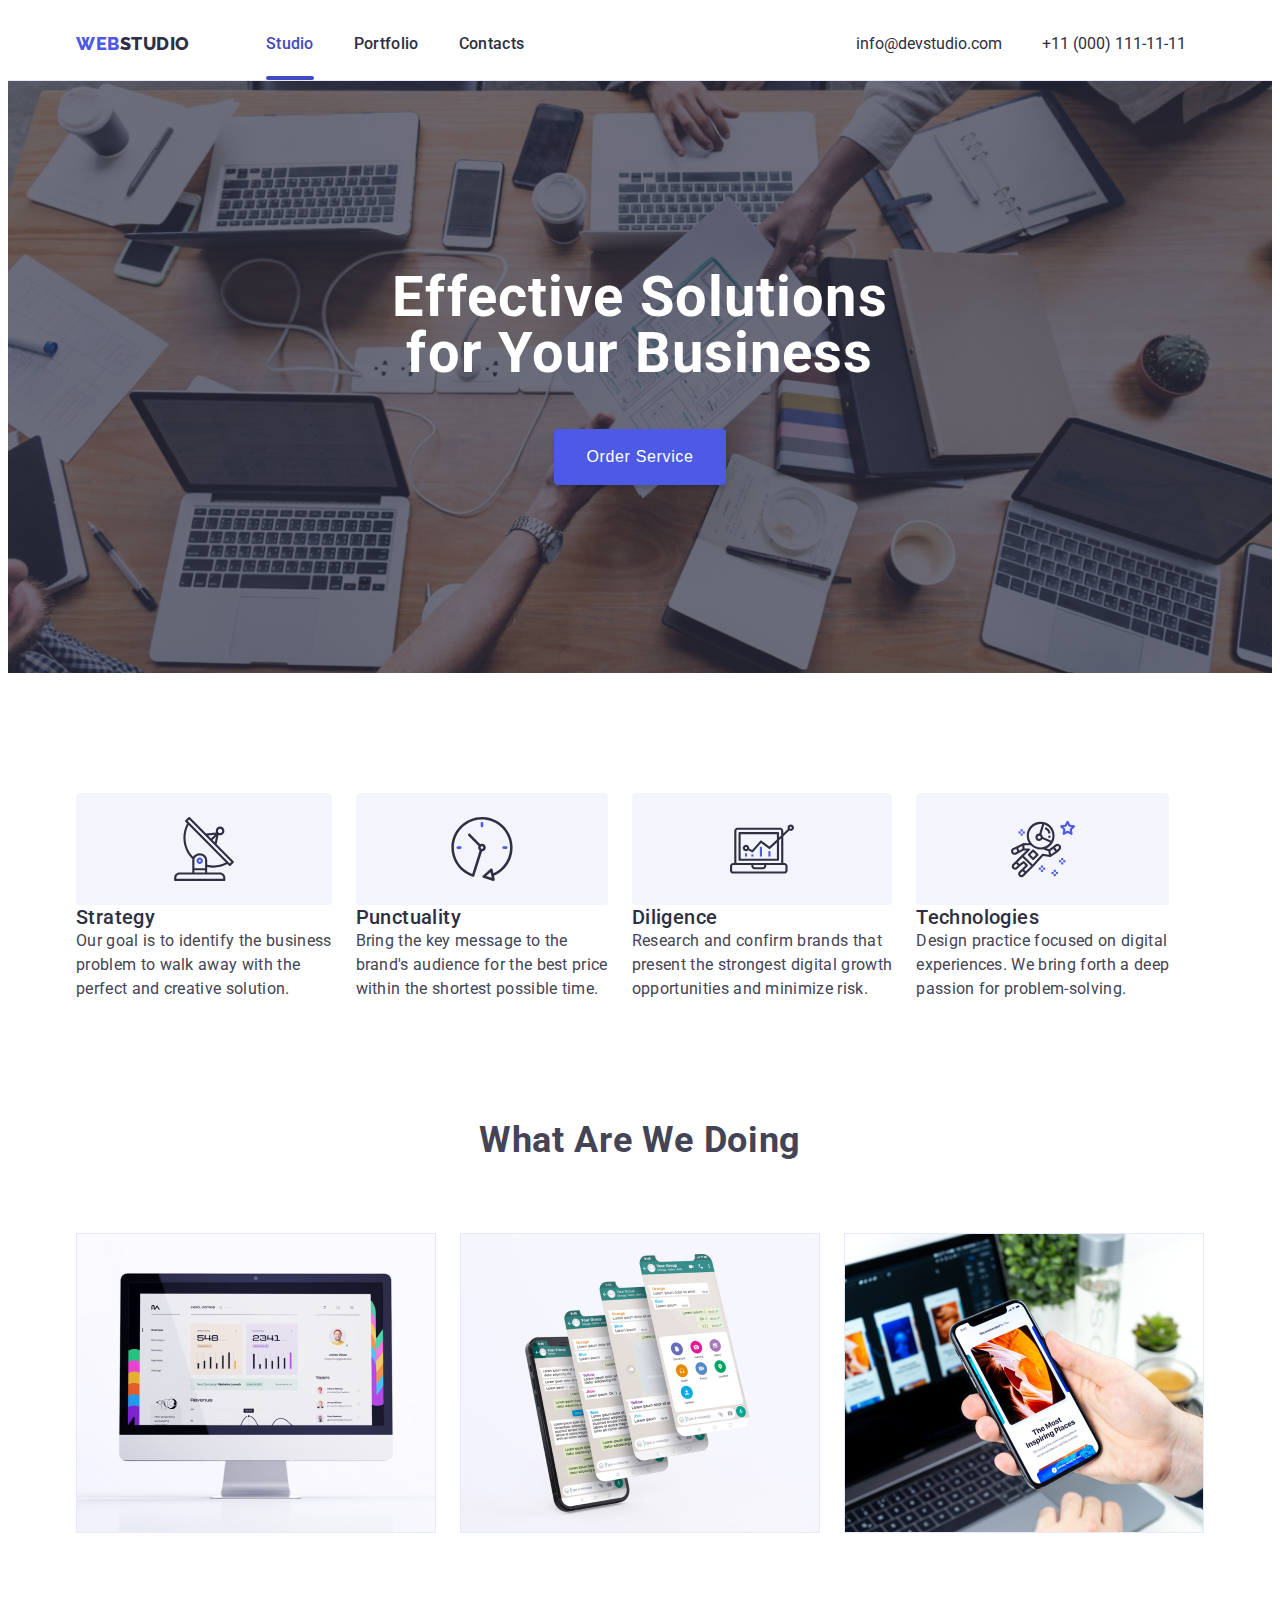
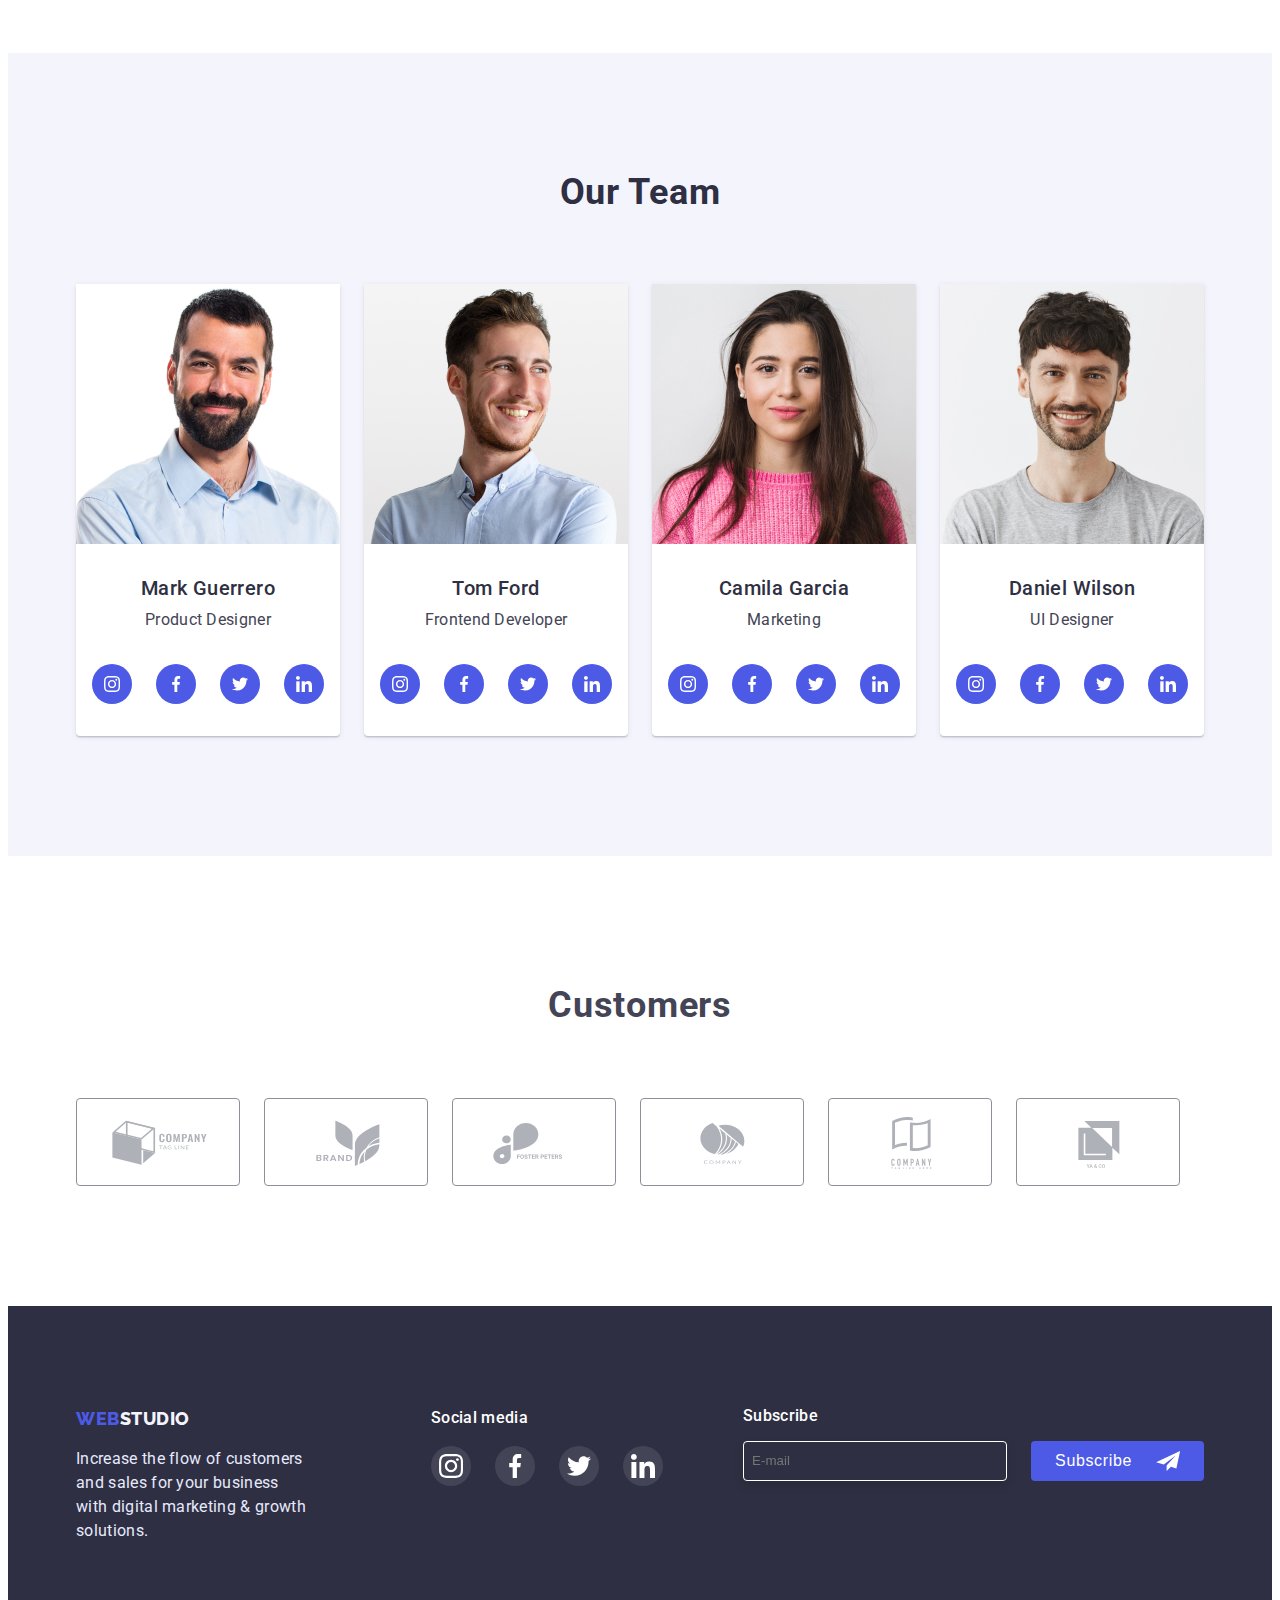
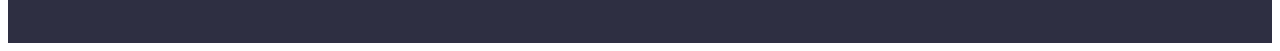
==== commit ca65cdd7: "qwe" ====
--- a/index.html
+++ b/index.html
@@ -390,7 +390,7 @@
   </label>
   <input class="modal_checkbox visiuali_hiden" type="checkbox" id="user_privatepolicy" name="user_private_policy"/>
   <label for="user_privatepolicy" class="label_modal_privatepolicy">
-    <span class="modal_privacy">I accept the terms and conditions of the <a href="index.html">Privacy Policy</a></span>
+    <span class="modal_privacy">I accept the terms and conditions of the <a class="modal_text_private" href="index.html">Privacy Policy</a></span>
   </label>
   <button class="modal_button" type="submit"><p class="modal_button_text">Send<p></button>
     
@@ -406,8 +406,8 @@
 <div>
   <a class="logo_footer" href="./index.html">Web<span class="logo_footer_span">Studio<span></a>
     <p class="text_footer">
-      Increase the flow of customers and<br>
-      sales for your business with digital<br>
+      Increase the flow of customers and
+      sales for your business with digital
       marketing & growth solutions.
     </p>
 
@@ -454,11 +454,11 @@
 
 
 <div>
-  <h3 class="h3_footer_subscribe">Subscribe</h3>
+  <p class="h3_footer_subscribe">Subscribe</p>
   <label class="label_footer" for="" >
 <input type="email" name="email" class="input_footer" placeholder="E-mail"/>
 <button class="footer_button">
- <p> Subscribe</p>
+Subscribe
   <svg class="svg_footer">
   <use href="./images/symbol-defs.svg#icon-send">
 </use>
--- a/css/style.css
+++ b/css/style.css
@@ -494,10 +494,7 @@
   height: 100%;
   width: 100%;
   background-color: rgba(46, 47, 66, 0.4);
-  display: flex;
-  align-items: center;
-  justify-content: center;
-  padding: 20px 0;
+transition: opacity 1;
   transition: 250ms cubic-bezier(0.4, 0, 0.2, 1);
 }
 .backdrop.is-hidden {
@@ -508,27 +505,26 @@
 }
 
 .modal {
-  width: 100%;
-
-  height: 100%;
+  position: absolute;
   max-width: 408px;
-  max-height: 584px;
   background-color: #fcfcfc;
-  position: relative;
-  overflow: auto;
+  top: 50%;
+  left: 50%;
+  transform: translate(-50%, -50%);
 }
 .modal_close {
   width: 24px;
   height: 24px;
   position: absolute;
   top: 24px;
-  right: 23px;
+  right: 24px;
   background: #e7e9fc;
   border: 1px solid rgba(0, 0, 0, 0.1);
   border-radius: 50%;
   display: flex;
   justify-content: center;
   align-items: center;
+transition: 250ms cubic-bezier(0.4, 0, 0.2, 1);
 }
 .modal_close:hover {
   background: #404bbf;
@@ -537,6 +533,7 @@
 .modal_close:active {
   background: #404bbf;
   fill: white;
+
 }
 .svg_close {
   width: 8px;
@@ -693,6 +690,7 @@
   line-height: 1, 5;
   letter-spacing: 0.02em;
   color: #ffffff;
+    margin-bottom: 16px;
 }
 .input_footer {
   width: 264px;
@@ -701,33 +699,34 @@
   filter: drop-shadow(0px 4px 4px rgba(0, 0, 0, 0.15));
   border-radius: 4px;
   background-color: #2e2f42;
-  margin-top: 16px;
+  color: white;
   padding: 16px 8px;
 }
 
 .footer_button {
 display: flex;
+padding: 8px 24px;
   background: #4D5AE5;
     border-radius: 4px;
   border-width: 0;
   color: #fff;
   align-items: center;
   text-align: center;
-  margin: auto;
+  margin-left: 24px;
   height: 40px;
-}
-.footer_button_text {
-  font-weight: 500;
-  font-size: 16px;
-  line-height: 1.5;
-  display: flex;
-  align-items: center;
-  text-align: center;
-  letter-spacing: 0.04em;
-  color: #ffffff;
-}
+  font-weight: 500;
+    font-size: 16px;
+    line-height: 1.5;
+    display: flex;
+    align-items: center;
+    text-align: center;
+    letter-spacing: 0.04em;
+    color: #ffffff;
+}
+
 .label_footer{
   display: flex;
+
 }
 .main_form{
   
@@ -766,6 +765,7 @@
     letter-spacing: 0.04em;
 
     color: #8E8F99;
+   
 }
 .modal_title{
   font-weight: 500;
@@ -814,20 +814,18 @@
   align-items: center;
   text-align: center;
   margin: auto;
+  margin-bottom: 24px;
 }
 
 .modal_button_text {
   font-weight: 500;
   font-size: 16px;
   line-height: 1, 5;
-  display: flex;
+
   letter-spacing: 0.04em;
-  justify-content: center;
-  align-items: center;
-}
-.label_modal{
- margin-top: 8px;
-}
+
+}
+
 .label_modal:first-child{
   margin-top: 0;
 }
@@ -860,7 +858,10 @@
 }
 .modal_input_icon{
   position: relative;
-}
+  margin-top: 4px;
+  margin-bottom: 8px;
+}
+
 .modal_textarea{
   width: 100%;
   height: 120px;
@@ -871,6 +872,7 @@
       transition: fill 250ms cubic-bezier(0.4, 0, 0.2, 1);
       padding-top: 8px;
       padding-left: 16px;
+      margin-top:4px;
 }
 .modal_textarea::placeholder{
 font-weight: 400;
@@ -911,4 +913,9 @@
 .svg_footer{
   width: 24px;
   height: 20px;
-}+  margin-left: 24px;
+}
+.modal_text_private{
+  color:#4D5AE5;
+  text-decoration: underline;
+}
